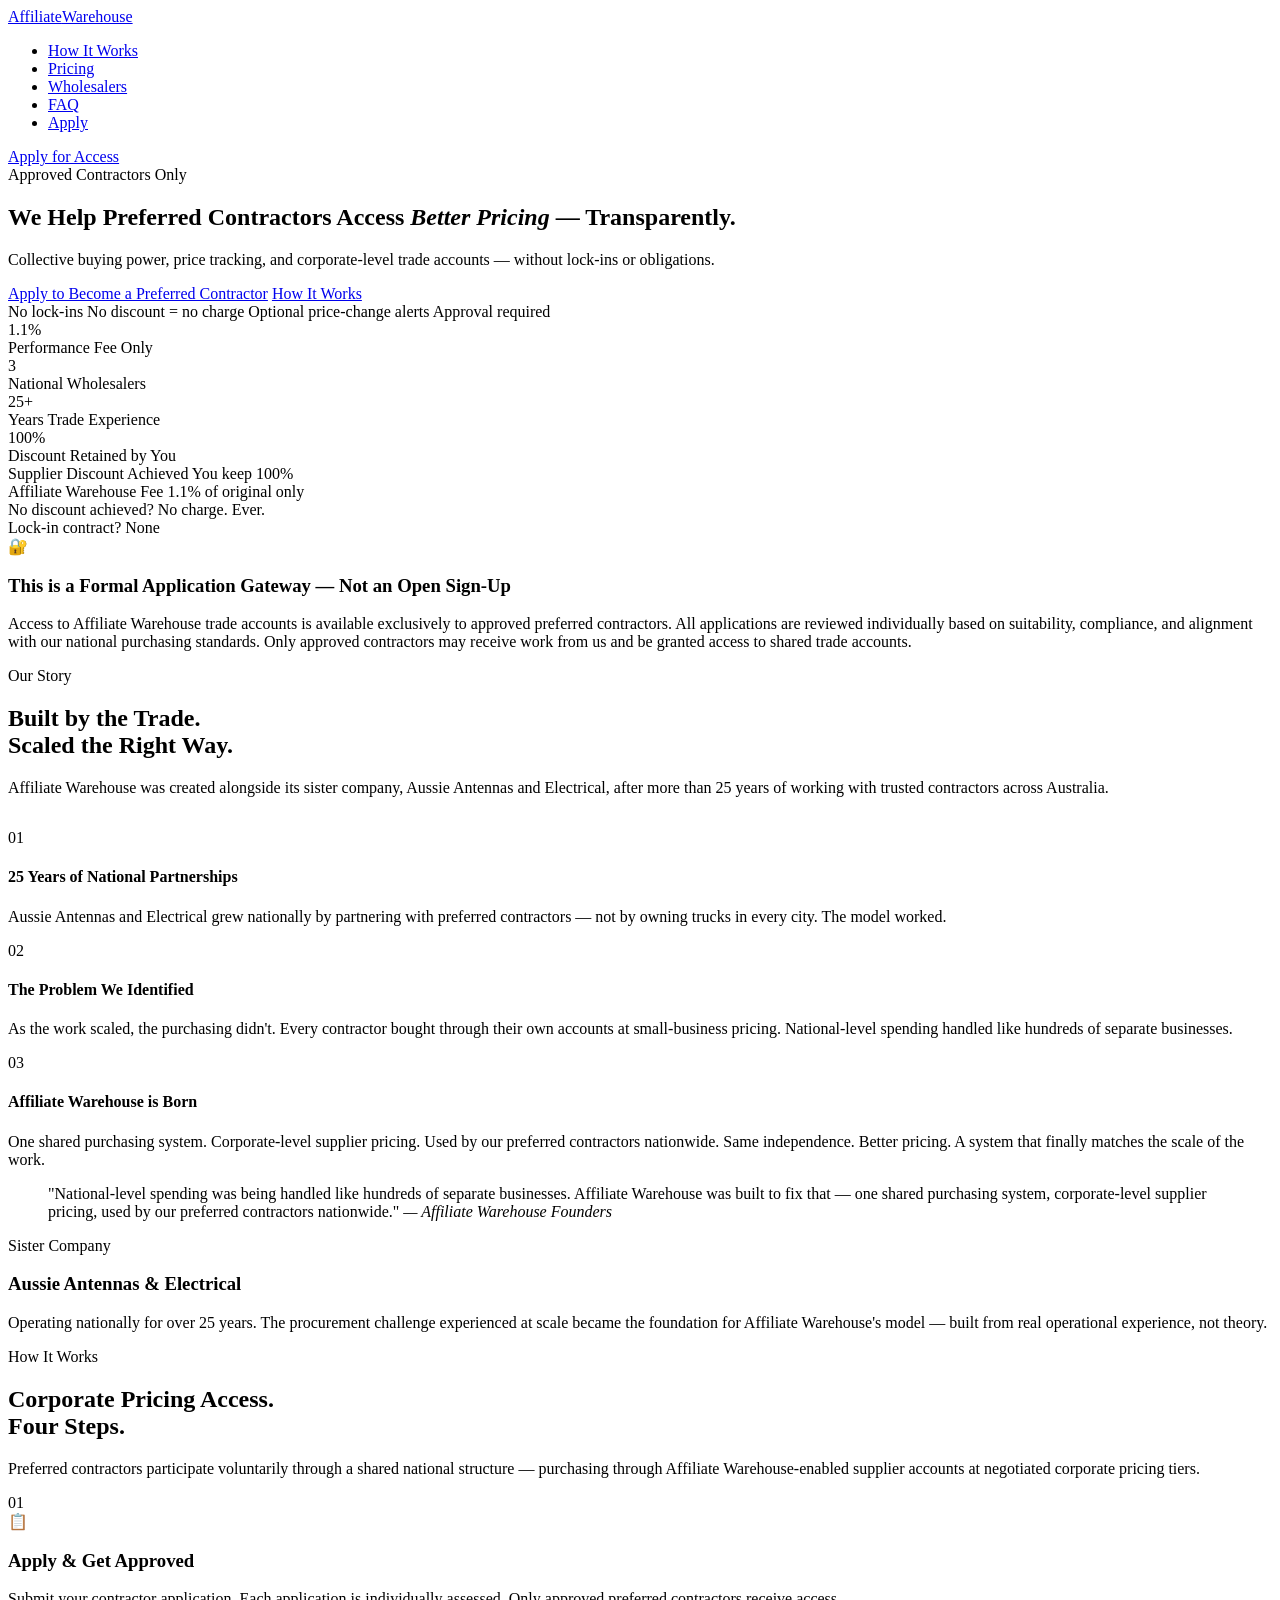
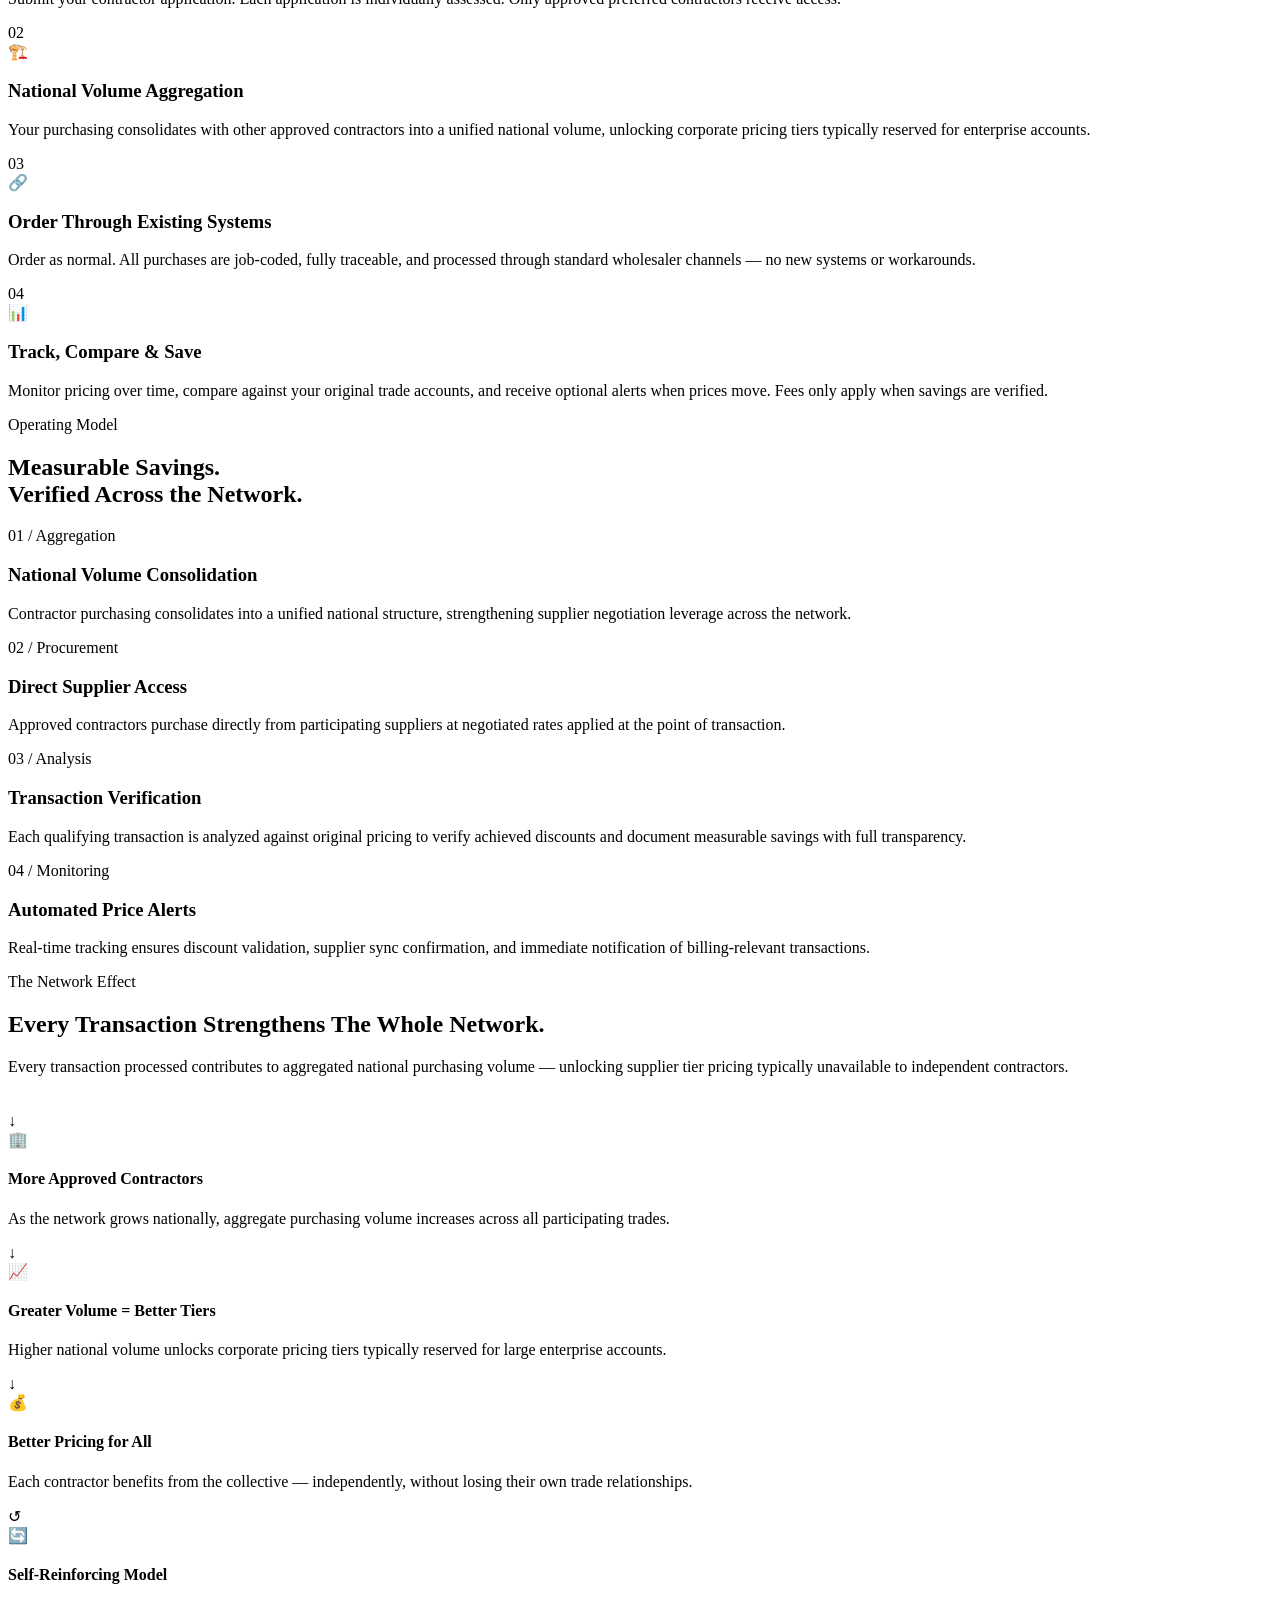
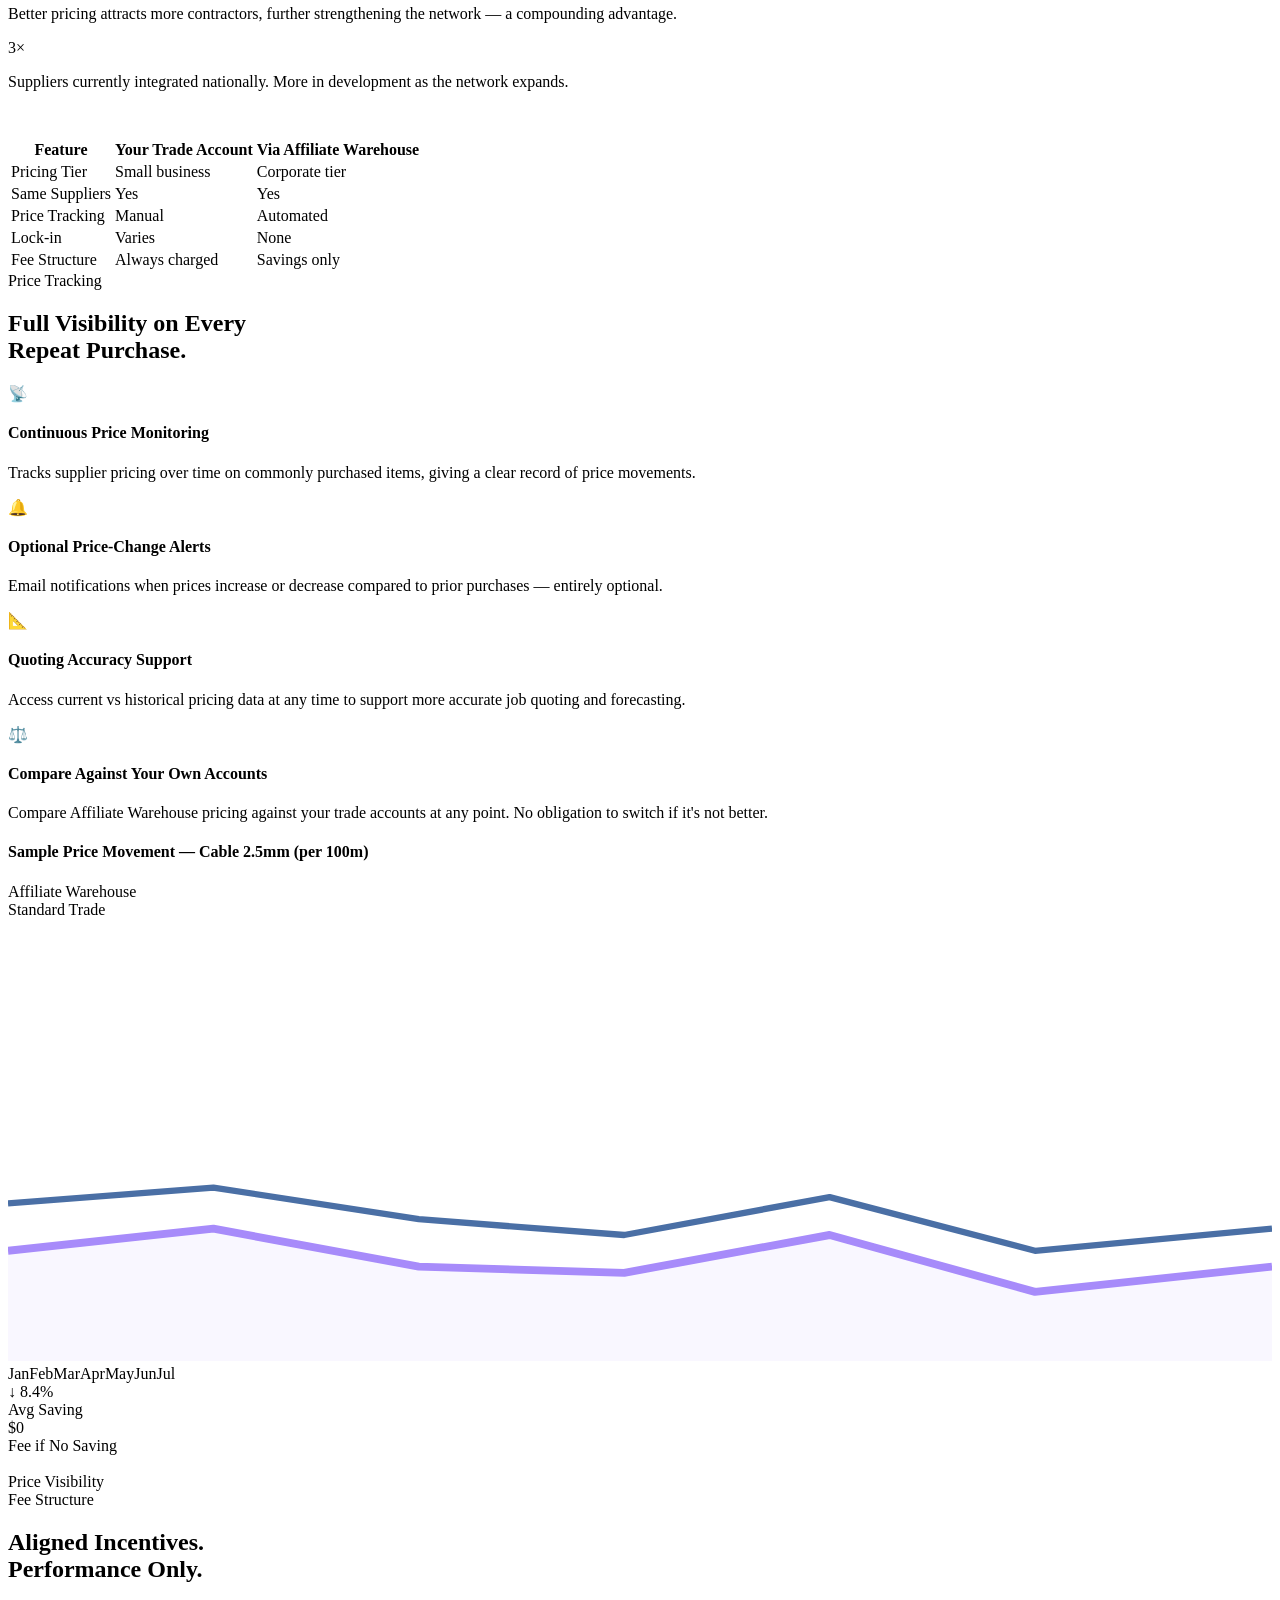
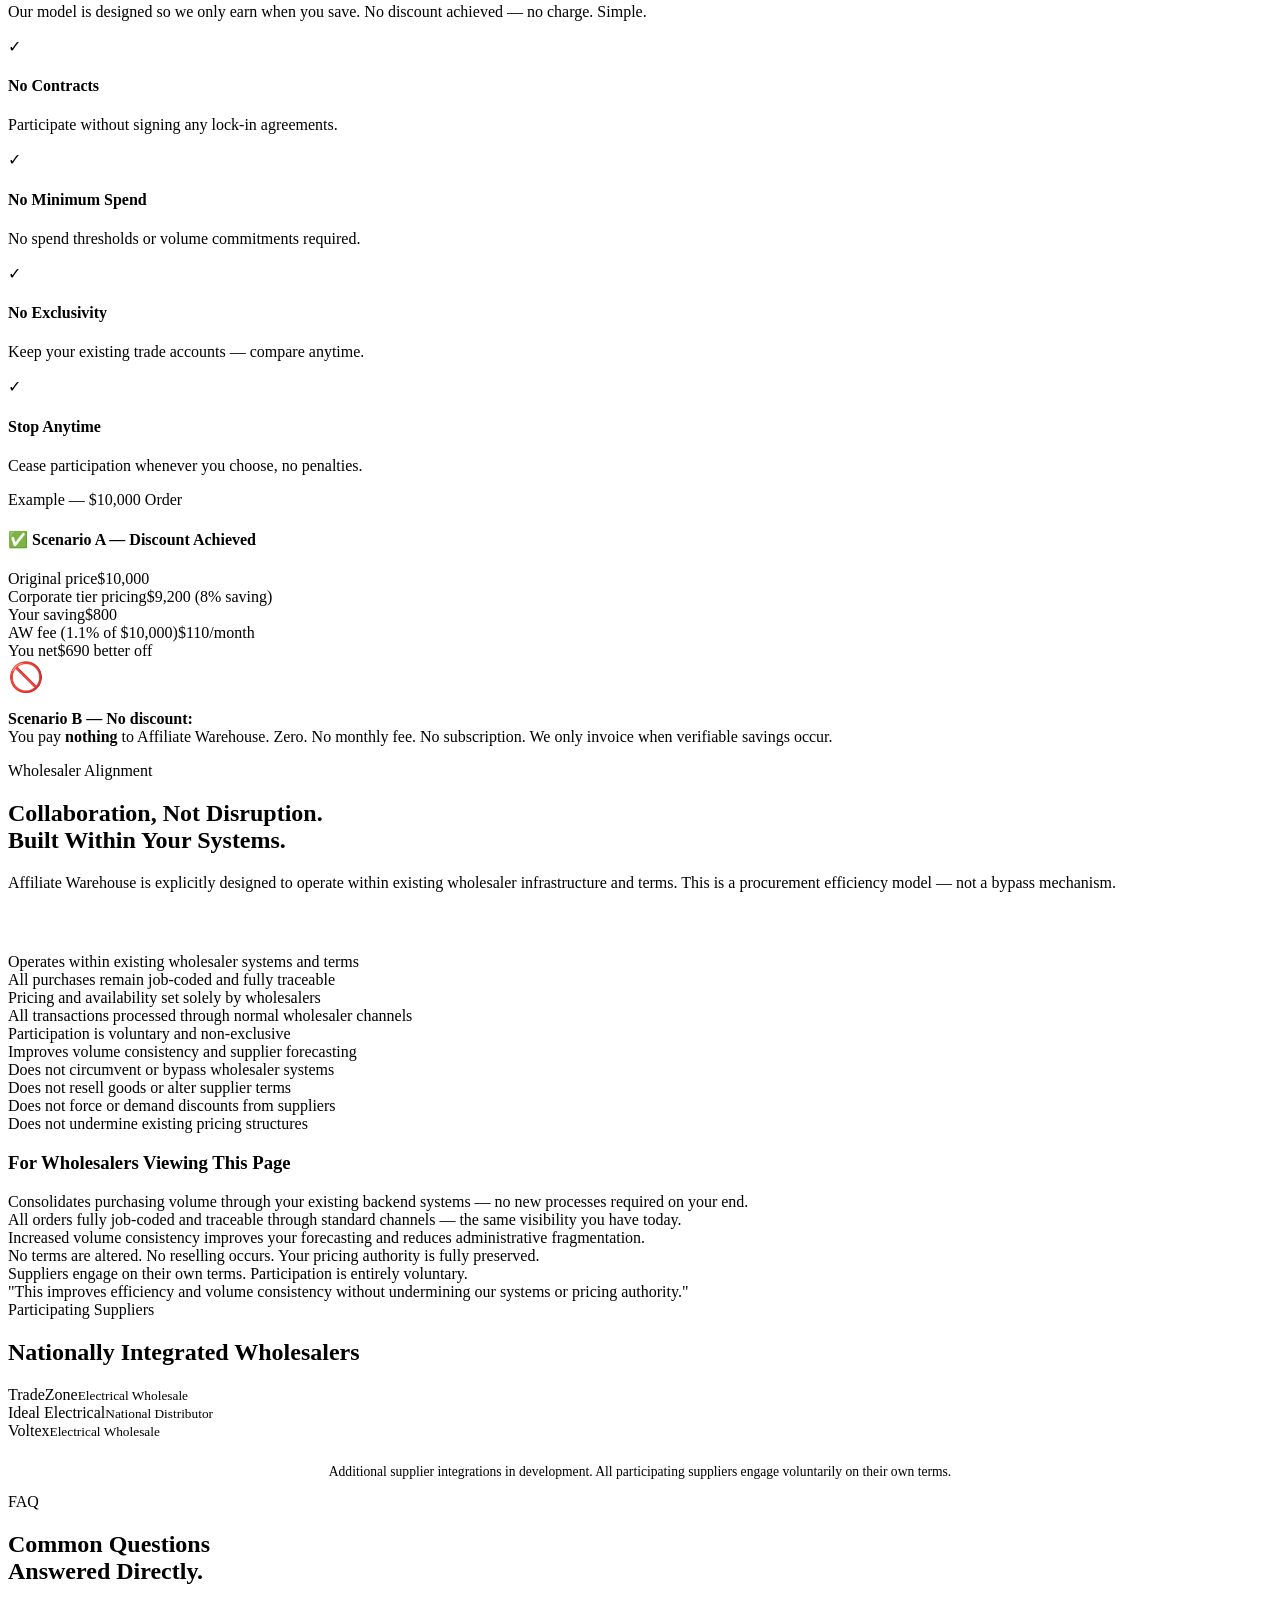
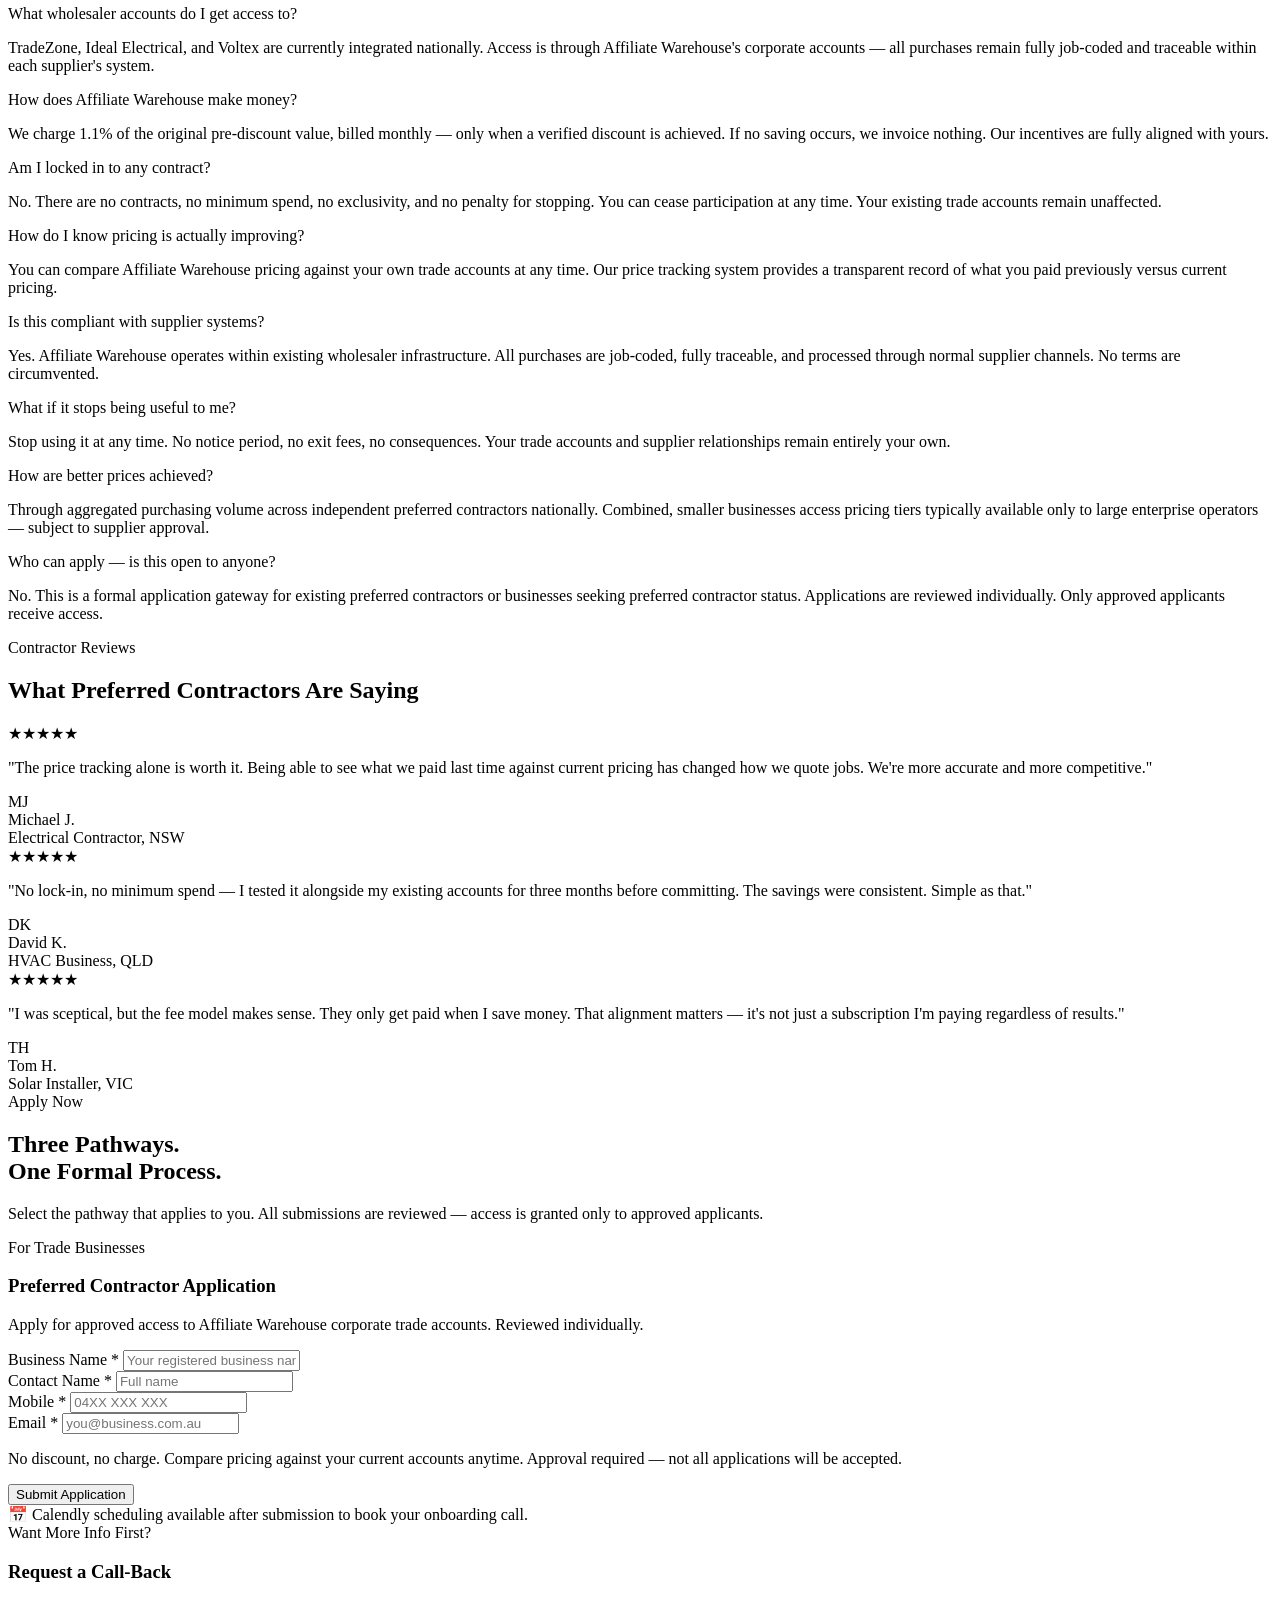
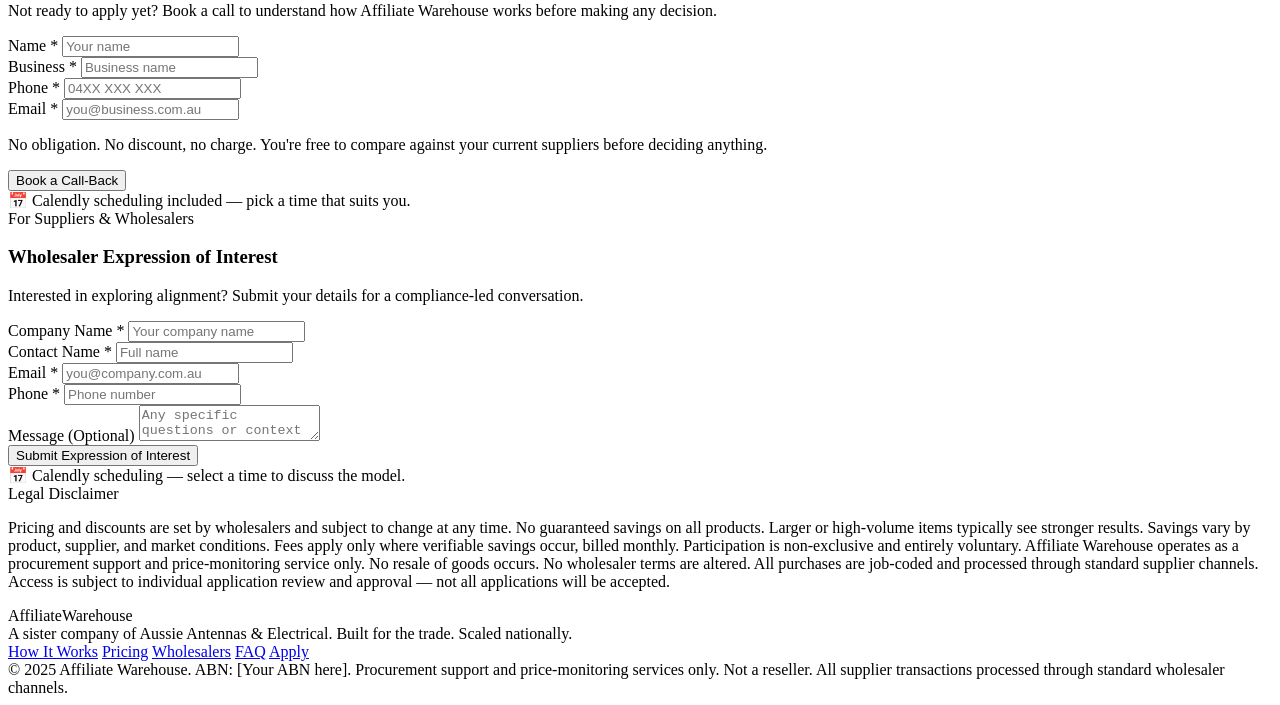
==== index.html @ 9a137ecd "Add files via upload" ====
<!DOCTYPE html>
<html lang="en">
<head>
  <meta charset="UTF-8">
  <meta name="viewport" content="width=device-width, initial-scale=1.0">
  <title>Affiliate Warehouse — Corporate Pricing for Preferred Contractors</title>

  <!-- Fonts -->
  <link rel="preconnect" href="https://fonts.googleapis.com">
  <link rel="preconnect" href="https://fonts.gstatic.com" crossorigin>
  <link href="https://fonts.googleapis.com/css2?family=Barlow+Condensed:wght@600;700;800&family=DM+Sans:wght@300;400;500&display=swap" rel="stylesheet">

  <!-- Stylesheet -->
  <link rel="stylesheet" href="css/style.css">
</head>
<body>

<!-- ════════════════════════════════════════
     NAVIGATION
════════════════════════════════════════ -->
<nav>
  <div class="nav-inner">
    <a href="#" class="logo">Affiliate<span>Warehouse</span></a>
    <ul class="nav-links">
      <li><a href="#how">How It Works</a></li>
      <li><a href="#fees">Pricing</a></li>
      <li><a href="#wholesaler">Wholesalers</a></li>
      <li><a href="#faq">FAQ</a></li>
      <li><a href="#apply">Apply</a></li>
    </ul>
    <a href="#apply" class="nav-cta">Apply for Access</a>
  </div>
</nav>


<!-- ════════════════════════════════════════
     HERO
════════════════════════════════════════ -->
<section id="hero">
  <div class="hero-bg"></div>
  <div class="hero-grid"></div>
  <div class="container">
    <div class="hero-inner">

      <!-- Left -->
      <div class="hero-left">
        <div class="hero-badge fade-up delay-1">Approved Contractors Only</div>
        <h1 class="fade-up delay-1">
          We Help Preferred Contractors Access
          <em>Better Pricing</em> — Transparently.
        </h1>
        <p class="hero-sub fade-up delay-2">
          Collective buying power, price tracking, and corporate-level trade accounts — without lock-ins or obligations.
        </p>
        <div class="hero-ctas fade-up delay-3">
          <a href="#apply" class="btn-primary">Apply to Become a Preferred Contractor</a>
          <a href="#how"   class="btn-secondary">How It Works</a>
        </div>
        <div class="hero-trust fade-up delay-4">
          <span class="trust-pill">No lock-ins</span>
          <span class="trust-pill">No discount = no charge</span>
          <span class="trust-pill">Optional price-change alerts</span>
          <span class="trust-pill">Approval required</span>
        </div>
      </div>

      <!-- Right — Stats Card -->
      <div class="hero-right fade-up delay-2">
        <div class="hero-card">
          <div class="stat-row">
            <div>
              <div class="stat-num count-up" data-target="1.1" data-suffix="%">1.1%</div>
              <div class="stat-label">Performance Fee Only</div>
            </div>
            <div>
              <div class="stat-num count-up" data-target="3">3</div>
              <div class="stat-label">National Wholesalers</div>
            </div>
            <div>
              <div class="stat-num">25+</div>
              <div class="stat-label">Years Trade Experience</div>
            </div>
            <div>
              <div class="stat-num">100%</div>
              <div class="stat-label">Discount Retained by You</div>
            </div>
          </div>
          <div class="fee-model">
            <div class="fee-row">
              <span class="fee-label">Supplier Discount Achieved</span>
              <span class="fee-value green">You keep 100%</span>
            </div>
            <div class="fee-row">
              <span class="fee-label">Affiliate Warehouse Fee</span>
              <span class="fee-value violet">1.1% of original only</span>
            </div>
            <div class="fee-row">
              <span class="fee-label">No discount achieved?</span>
              <span class="fee-value">No charge. Ever.</span>
            </div>
            <div class="fee-row">
              <span class="fee-label">Lock-in contract?</span>
              <span class="fee-value green">None</span>
            </div>
          </div>
        </div>
      </div>

    </div>
  </div>
</section>


<!-- ════════════════════════════════════════
     GATEWAY BANNER
════════════════════════════════════════ -->
<section id="gateway" class="section-sm">
  <div class="container">
    <div class="gateway-banner animate">
      <div class="gateway-icon">🔐</div>
      <div class="gateway-text">
        <h3>This is a Formal Application Gateway — Not an Open Sign-Up</h3>
        <p>Access to Affiliate Warehouse trade accounts is available exclusively to approved preferred contractors. All applications are reviewed individually based on suitability, compliance, and alignment with our national purchasing standards. Only approved contractors may receive work from us and be granted access to shared trade accounts.</p>
      </div>
    </div>
  </div>
</section>


<!-- ════════════════════════════════════════
     OUR STORY
════════════════════════════════════════ -->
<section id="story" class="section">
  <div class="container">
    <div class="story-grid">

      <!-- Left -->
      <div>
        <div class="section-label animate">Our Story</div>
        <h2 class="animate">Built by the Trade.<br><span class="accent">Scaled the Right Way.</span></h2>
        <p class="animate" style="margin-top:16px;margin-bottom:32px;">
          Affiliate Warehouse was created alongside its sister company, Aussie Antennas and Electrical, after more than 25 years of working with trusted contractors across Australia.
        </p>

        <div class="timeline-item animate">
          <div class="timeline-dot">01</div>
          <div class="timeline-content">
            <h4>25 Years of National Partnerships</h4>
            <p>Aussie Antennas and Electrical grew nationally by partnering with preferred contractors — not by owning trucks in every city. The model worked.</p>
          </div>
        </div>
        <div class="timeline-item animate">
          <div class="timeline-dot">02</div>
          <div class="timeline-content">
            <h4>The Problem We Identified</h4>
            <p>As the work scaled, the purchasing didn't. Every contractor bought through their own accounts at small-business pricing. National-level spending handled like hundreds of separate businesses.</p>
          </div>
        </div>
        <div class="timeline-item animate">
          <div class="timeline-dot">03</div>
          <div class="timeline-content">
            <h4>Affiliate Warehouse is Born</h4>
            <p>One shared purchasing system. Corporate-level supplier pricing. Used by our preferred contractors nationwide. Same independence. Better pricing. A system that finally matches the scale of the work.</p>
          </div>
        </div>
      </div>

      <!-- Right -->
      <div>
        <blockquote class="story-quote animate">
          "National-level spending was being handled like hundreds of separate businesses. Affiliate Warehouse was built to fix that — one shared purchasing system, corporate-level supplier pricing, used by our preferred contractors nationwide."
          <cite>— Affiliate Warehouse Founders</cite>
        </blockquote>
        <div class="sister-card animate">
          <div class="section-label">Sister Company</div>
          <h3>Aussie Antennas &amp; Electrical</h3>
          <p>Operating nationally for over 25 years. The procurement challenge experienced at scale became the foundation for Affiliate Warehouse's model — built from real operational experience, not theory.</p>
        </div>
      </div>

    </div>
  </div>
</section>


<!-- ════════════════════════════════════════
     HOW IT WORKS
════════════════════════════════════════ -->
<section id="how" class="section">
  <div class="container">
    <div class="section-header animate">
      <div class="section-label">How It Works</div>
      <h2>Corporate Pricing Access.<br><span class="accent">Four Steps.</span></h2>
      <p>Preferred contractors participate voluntarily through a shared national structure — purchasing through Affiliate Warehouse-enabled supplier accounts at negotiated corporate pricing tiers.</p>
    </div>
    <div class="steps-grid animate-stagger">
      <div class="step">
        <div class="step-num">01</div>
        <div class="step-icon">📋</div>
        <h3>Apply &amp; Get Approved</h3>
        <p>Submit your contractor application. Each application is individually assessed. Only approved preferred contractors receive access.</p>
      </div>
      <div class="step">
        <div class="step-num">02</div>
        <div class="step-icon">🏗️</div>
        <h3>National Volume Aggregation</h3>
        <p>Your purchasing consolidates with other approved contractors into a unified national volume, unlocking corporate pricing tiers typically reserved for enterprise accounts.</p>
      </div>
      <div class="step">
        <div class="step-num">03</div>
        <div class="step-icon">🔗</div>
        <h3>Order Through Existing Systems</h3>
        <p>Order as normal. All purchases are job-coded, fully traceable, and processed through standard wholesaler channels — no new systems or workarounds.</p>
      </div>
      <div class="step">
        <div class="step-num">04</div>
        <div class="step-icon">📊</div>
        <h3>Track, Compare &amp; Save</h3>
        <p>Monitor pricing over time, compare against your original trade accounts, and receive optional alerts when prices move. Fees only apply when savings are verified.</p>
      </div>
    </div>
  </div>
</section>


<!-- ════════════════════════════════════════
     PERFORMANCE METRICS
════════════════════════════════════════ -->
<section id="metrics" class="section">
  <div class="container">
    <div class="section-header animate">
      <div class="section-label">Operating Model</div>
      <h2>Measurable Savings.<br><span class="accent">Verified Across the Network.</span></h2>
    </div>
    <div class="metrics-grid animate-stagger">
      <div class="metric-card">
        <div class="metric-tag">01 / Aggregation</div>
        <h3>National Volume Consolidation</h3>
        <p>Contractor purchasing consolidates into a unified national structure, strengthening supplier negotiation leverage across the network.</p>
      </div>
      <div class="metric-card">
        <div class="metric-tag">02 / Procurement</div>
        <h3>Direct Supplier Access</h3>
        <p>Approved contractors purchase directly from participating suppliers at negotiated rates applied at the point of transaction.</p>
      </div>
      <div class="metric-card">
        <div class="metric-tag">03 / Analysis</div>
        <h3>Transaction Verification</h3>
        <p>Each qualifying transaction is analyzed against original pricing to verify achieved discounts and document measurable savings with full transparency.</p>
      </div>
      <div class="metric-card">
        <div class="metric-tag">04 / Monitoring</div>
        <h3>Automated Price Alerts</h3>
        <p>Real-time tracking ensures discount validation, supplier sync confirmation, and immediate notification of billing-relevant transactions.</p>
      </div>
    </div>
  </div>
</section>


<!-- ════════════════════════════════════════
     NETWORK EFFECT
════════════════════════════════════════ -->
<section id="network" class="section">
  <div class="container">
    <div class="network-inner">

      <!-- Left -->
      <div>
        <div class="section-label animate">The Network Effect</div>
        <h2 class="animate">Every Transaction Strengthens <span class="accent">The Whole Network.</span></h2>
        <p class="animate" style="margin-top:16px;margin-bottom:36px;">Every transaction processed contributes to aggregated national purchasing volume — unlocking supplier tier pricing typically unavailable to independent contractors.</p>
        <div class="flywheel animate-stagger">
          <div class="fw-item">
            <div class="fw-dot">↓</div>
            <div class="fw-icon">🏢</div>
            <div class="fw-text">
              <h4>More Approved Contractors</h4>
              <p>As the network grows nationally, aggregate purchasing volume increases across all participating trades.</p>
            </div>
          </div>
          <div class="fw-item">
            <div class="fw-dot">↓</div>
            <div class="fw-icon">📈</div>
            <div class="fw-text">
              <h4>Greater Volume = Better Tiers</h4>
              <p>Higher national volume unlocks corporate pricing tiers typically reserved for large enterprise accounts.</p>
            </div>
          </div>
          <div class="fw-item">
            <div class="fw-dot">↓</div>
            <div class="fw-icon">💰</div>
            <div class="fw-text">
              <h4>Better Pricing for All</h4>
              <p>Each contractor benefits from the collective — independently, without losing their own trade relationships.</p>
            </div>
          </div>
          <div class="fw-item">
            <div class="fw-dot">↺</div>
            <div class="fw-icon">🔄</div>
            <div class="fw-text">
              <h4>Self-Reinforcing Model</h4>
              <p>Better pricing attracts more contractors, further strengthening the network — a compounding advantage.</p>
            </div>
          </div>
        </div>
      </div>

      <!-- Right -->
      <div class="animate">
        <div class="network-card">
          <div class="big-num">3×</div>
          <p style="margin-bottom:24px;">Suppliers currently integrated nationally. More in development as the network expands.</p>
          <h4 style="font-family:'Barlow Condensed',sans-serif;color:#fff;margin-bottom:4px;font-size:1rem;">Side-by-Side Comparison</h4>
          <table class="vs-table">
            <thead>
              <tr><th>Feature</th><th>Your Trade Account</th><th>Via Affiliate Warehouse</th></tr>
            </thead>
            <tbody>
              <tr><td>Pricing Tier</td><td class="muted">Small business</td><td class="good">Corporate tier</td></tr>
              <tr><td>Same Suppliers</td><td class="good">Yes</td><td class="good">Yes</td></tr>
              <tr><td>Price Tracking</td><td class="muted">Manual</td><td class="good">Automated</td></tr>
              <tr><td>Lock-in</td><td class="muted">Varies</td><td class="good">None</td></tr>
              <tr><td>Fee Structure</td><td class="muted">Always charged</td><td class="good">Savings only</td></tr>
            </tbody>
          </table>
        </div>
      </div>

    </div>
  </div>
</section>


<!-- ════════════════════════════════════════
     PRICE TRACKING
════════════════════════════════════════ -->
<section id="tracking" class="section">
  <div class="container">
    <div class="section-header animate">
      <div class="section-label">Price Tracking</div>
      <h2>Full Visibility on Every<br><span class="accent">Repeat Purchase.</span></h2>
    </div>
    <div class="tracking-grid">
      <div class="track-features animate-stagger">
        <div class="track-feature">
          <div class="track-icon">📡</div>
          <div>
            <h4>Continuous Price Monitoring</h4>
            <p>Tracks supplier pricing over time on commonly purchased items, giving a clear record of price movements.</p>
          </div>
        </div>
        <div class="track-feature">
          <div class="track-icon">🔔</div>
          <div>
            <h4>Optional Price-Change Alerts</h4>
            <p>Email notifications when prices increase or decrease compared to prior purchases — entirely optional.</p>
          </div>
        </div>
        <div class="track-feature">
          <div class="track-icon">📐</div>
          <div>
            <h4>Quoting Accuracy Support</h4>
            <p>Access current vs historical pricing data at any time to support more accurate job quoting and forecasting.</p>
          </div>
        </div>
        <div class="track-feature">
          <div class="track-icon">⚖️</div>
          <div>
            <h4>Compare Against Your Own Accounts</h4>
            <p>Compare Affiliate Warehouse pricing against your trade accounts at any point. No obligation to switch if it's not better.</p>
          </div>
        </div>
      </div>
      <div class="animate">
        <div class="chart-card">
          <div class="chart-header">
            <h4>Sample Price Movement — Cable 2.5mm (per 100m)</h4>
            <div class="chart-legend">
              <div class="legend-item"><div class="legend-dot" style="background:#A78BFA"></div>Affiliate Warehouse</div>
              <div class="legend-item"><div class="legend-dot" style="background:#4A6FA5"></div>Standard Trade</div>
            </div>
          </div>
          <div class="chart-area">
            <svg viewBox="0 0 400 140" preserveAspectRatio="none">
              <line x1="0" y1="35"  x2="400" y2="35"  stroke="rgba(255,255,255,0.05)" stroke-width="1"/>
              <line x1="0" y1="70"  x2="400" y2="70"  stroke="rgba(255,255,255,0.05)" stroke-width="1"/>
              <line x1="0" y1="105" x2="400" y2="105" stroke="rgba(255,255,255,0.05)" stroke-width="1"/>
              <polyline points="0,90 65,85 130,95 195,100 260,88 325,105 400,98"
                fill="none" stroke="#4A6FA5" stroke-width="2" stroke-linejoin="round"/>
              <polyline points="0,105 65,98 130,110 195,112 260,100 325,118 400,110"
                fill="none" stroke="#A78BFA" stroke-width="2.5" stroke-linejoin="round"/>
              <polygon points="0,105 65,98 130,110 195,112 260,100 325,118 400,110 400,140 0,140"
                fill="rgba(167,139,250,0.07)"/>
            </svg>
          </div>
          <div class="chart-labels">
            <span>Jan</span><span>Feb</span><span>Mar</span><span>Apr</span><span>May</span><span>Jun</span><span>Jul</span>
          </div>
          <div class="savings-row">
            <div class="savings-pill">
              <div class="num green">↓ 8.4%</div>
              <div class="lbl">Avg Saving</div>
            </div>
            <div class="savings-pill">
              <div class="num" style="color:var(--accent2);">$0</div>
              <div class="lbl">Fee if No Saving</div>
            </div>
            <div class="savings-pill">
              <div class="num" style="color:#fff;">24/7</div>
              <div class="lbl">Price Visibility</div>
            </div>
          </div>
        </div>
      </div>
    </div>
  </div>
</section>


<!-- ════════════════════════════════════════
     FEES & LOCK-INS
════════════════════════════════════════ -->
<section id="fees" class="section">
  <div class="container">
    <div class="fees-grid">

      <!-- Left -->
      <div>
        <div class="section-label animate">Fee Structure</div>
        <h2 class="animate">Aligned Incentives.<br><span class="accent">Performance Only.</span></h2>
        <p class="animate" style="margin-top:16px;">Our model is designed so we only earn when you save. No discount achieved — no charge. Simple.</p>
        <div class="lock-ins animate-stagger">
          <div class="lock-item">
            <div class="lock-check">✓</div>
            <div><h4>No Contracts</h4><p>Participate without signing any lock-in agreements.</p></div>
          </div>
          <div class="lock-item">
            <div class="lock-check">✓</div>
            <div><h4>No Minimum Spend</h4><p>No spend thresholds or volume commitments required.</p></div>
          </div>
          <div class="lock-item">
            <div class="lock-check">✓</div>
            <div><h4>No Exclusivity</h4><p>Keep your existing trade accounts — compare anytime.</p></div>
          </div>
          <div class="lock-item">
            <div class="lock-check">✓</div>
            <div><h4>Stop Anytime</h4><p>Cease participation whenever you choose, no penalties.</p></div>
          </div>
        </div>
      </div>

      <!-- Right -->
      <div class="animate">
        <div class="fee-breakdown">
          <div class="fee-header">Example — $10,000 Order</div>
          <div class="fee-scenario">
            <h4>✅ Scenario A — Discount Achieved</h4>
            <div class="fee-line"><span class="label">Original price</span><span class="value">$10,000</span></div>
            <div class="fee-line"><span class="label">Corporate tier pricing</span><span class="value green">$9,200 (8% saving)</span></div>
            <div class="fee-line"><span class="label">Your saving</span><span class="value green">$800</span></div>
            <div class="fee-line"><span class="label">AW fee (1.1% of $10,000)</span><span class="value violet">$110/month</span></div>
            <div class="fee-line"><span class="label">You net</span><span class="value green">$690 better off</span></div>
          </div>
          <div class="no-discount">
            <div style="font-size:1.8rem;">🚫</div>
            <p><strong>Scenario B — No discount:</strong><br>
            You pay <strong>nothing</strong> to Affiliate Warehouse. Zero. No monthly fee. No subscription. We only invoice when verifiable savings occur.</p>
          </div>
        </div>
      </div>

    </div>
  </div>
</section>


<!-- ════════════════════════════════════════
     WHOLESALER ALIGNMENT
════════════════════════════════════════ -->
<section id="wholesaler" class="section">
  <div class="container">
    <div class="section-header animate">
      <div class="section-label">Wholesaler Alignment</div>
      <h2>Collaboration, Not Disruption.<br><span class="accent">Built Within Your Systems.</span></h2>
      <p>Affiliate Warehouse is explicitly designed to operate within existing wholesaler infrastructure and terms. This is a procurement efficiency model — not a bypass mechanism.</p>
    </div>
    <div class="wholesaler-grid">
      <div>
        <h3 style="color:#fff;margin-bottom:20px;font-size:1.2rem;" class="animate">What Affiliate Warehouse Does &amp; Doesn't Do</h3>
        <div class="animate-stagger">
          <div class="do-item">Operates within existing wholesaler systems and terms</div>
          <div class="do-item">All purchases remain job-coded and fully traceable</div>
          <div class="do-item">Pricing and availability set solely by wholesalers</div>
          <div class="do-item">All transactions processed through normal wholesaler channels</div>
          <div class="do-item">Participation is voluntary and non-exclusive</div>
          <div class="do-item">Improves volume consistency and supplier forecasting</div>
          <div class="dont-item">Does not circumvent or bypass wholesaler systems</div>
          <div class="dont-item">Does not resell goods or alter supplier terms</div>
          <div class="dont-item">Does not force or demand discounts from suppliers</div>
          <div class="dont-item">Does not undermine existing pricing structures</div>
        </div>
      </div>
      <div class="animate">
        <div class="compliance-card">
          <h3>For Wholesalers Viewing This Page</h3>
          <div class="compliance-point">Consolidates purchasing volume through your existing backend systems — no new processes required on your end.</div>
          <div class="compliance-point">All orders fully job-coded and traceable through standard channels — the same visibility you have today.</div>
          <div class="compliance-point">Increased volume consistency improves your forecasting and reduces administrative fragmentation.</div>
          <div class="compliance-point">No terms are altered. No reselling occurs. Your pricing authority is fully preserved.</div>
          <div class="compliance-point">Suppliers engage on their own terms. Participation is entirely voluntary.</div>
        </div>
        <div class="wholesaler-quote">
          "This improves efficiency and volume consistency without undermining our systems or pricing authority."
        </div>
      </div>
    </div>
  </div>
</section>


<!-- ════════════════════════════════════════
     SUPPLIERS
════════════════════════════════════════ -->
<section id="suppliers" class="section-sm">
  <div class="container">
    <div class="section-header center animate">
      <div class="section-label center">Participating Suppliers</div>
      <h2>Nationally Integrated <span class="accent">Wholesalers</span></h2>
    </div>
    <div class="suppliers-row animate-stagger">
      <div class="supplier-card">TradeZone<small>Electrical Wholesale</small></div>
      <div class="supplier-card">Ideal Electrical<small>National Distributor</small></div>
      <div class="supplier-card">Voltex<small>Electrical Wholesale</small></div>
    </div>
    <p style="text-align:center;margin-top:24px;font-size:0.85rem;color:var(--text3);" class="animate">
      Additional supplier integrations in development. All participating suppliers engage voluntarily on their own terms.
    </p>
  </div>
</section>


<!-- ════════════════════════════════════════
     FAQ
════════════════════════════════════════ -->
<section id="faq" class="section">
  <div class="container">
    <div class="section-header animate">
      <div class="section-label">FAQ</div>
      <h2>Common Questions<br><span class="accent">Answered Directly.</span></h2>
    </div>
    <div class="faq-grid animate-stagger">
      <div class="faq-item">
        <div class="faq-q">What wholesaler accounts do I get access to?</div>
        <p class="faq-a">TradeZone, Ideal Electrical, and Voltex are currently integrated nationally. Access is through Affiliate Warehouse's corporate accounts — all purchases remain fully job-coded and traceable within each supplier's system.</p>
      </div>
      <div class="faq-item">
        <div class="faq-q">How does Affiliate Warehouse make money?</div>
        <p class="faq-a">We charge 1.1% of the original pre-discount value, billed monthly — only when a verified discount is achieved. If no saving occurs, we invoice nothing. Our incentives are fully aligned with yours.</p>
      </div>
      <div class="faq-item">
        <div class="faq-q">Am I locked in to any contract?</div>
        <p class="faq-a">No. There are no contracts, no minimum spend, no exclusivity, and no penalty for stopping. You can cease participation at any time. Your existing trade accounts remain unaffected.</p>
      </div>
      <div class="faq-item">
        <div class="faq-q">How do I know pricing is actually improving?</div>
        <p class="faq-a">You can compare Affiliate Warehouse pricing against your own trade accounts at any time. Our price tracking system provides a transparent record of what you paid previously versus current pricing.</p>
      </div>
      <div class="faq-item">
        <div class="faq-q">Is this compliant with supplier systems?</div>
        <p class="faq-a">Yes. Affiliate Warehouse operates within existing wholesaler infrastructure. All purchases are job-coded, fully traceable, and processed through normal supplier channels. No terms are circumvented.</p>
      </div>
      <div class="faq-item">
        <div class="faq-q">What if it stops being useful to me?</div>
        <p class="faq-a">Stop using it at any time. No notice period, no exit fees, no consequences. Your trade accounts and supplier relationships remain entirely your own.</p>
      </div>
      <div class="faq-item">
        <div class="faq-q">How are better prices achieved?</div>
        <p class="faq-a">Through aggregated purchasing volume across independent preferred contractors nationally. Combined, smaller businesses access pricing tiers typically available only to large enterprise operators — subject to supplier approval.</p>
      </div>
      <div class="faq-item">
        <div class="faq-q">Who can apply — is this open to anyone?</div>
        <p class="faq-a">No. This is a formal application gateway for existing preferred contractors or businesses seeking preferred contractor status. Applications are reviewed individually. Only approved applicants receive access.</p>
      </div>
    </div>
  </div>
</section>


<!-- ════════════════════════════════════════
     REVIEWS
════════════════════════════════════════ -->
<section id="reviews" class="section">
  <div class="container">
    <div class="section-header center animate">
      <div class="section-label center">Contractor Reviews</div>
      <h2>What Preferred Contractors <span class="accent">Are Saying</span></h2>
    </div>
    <div class="reviews-grid animate-stagger">
      <div class="review-card">
        <div class="stars">★★★★★</div>
        <p class="review-text">"The price tracking alone is worth it. Being able to see what we paid last time against current pricing has changed how we quote jobs. We're more accurate and more competitive."</p>
        <div class="review-author">
          <div class="avatar">MJ</div>
          <div>
            <div class="author-name">Michael J.</div>
            <div class="author-role">Electrical Contractor, NSW</div>
          </div>
        </div>
      </div>
      <div class="review-card">
        <div class="stars">★★★★★</div>
        <p class="review-text">"No lock-in, no minimum spend — I tested it alongside my existing accounts for three months before committing. The savings were consistent. Simple as that."</p>
        <div class="review-author">
          <div class="avatar">DK</div>
          <div>
            <div class="author-name">David K.</div>
            <div class="author-role">HVAC Business, QLD</div>
          </div>
        </div>
      </div>
      <div class="review-card">
        <div class="stars">★★★★★</div>
        <p class="review-text">"I was sceptical, but the fee model makes sense. They only get paid when I save money. That alignment matters — it's not just a subscription I'm paying regardless of results."</p>
        <div class="review-author">
          <div class="avatar">TH</div>
          <div>
            <div class="author-name">Tom H.</div>
            <div class="author-role">Solar Installer, VIC</div>
          </div>
        </div>
      </div>
    </div>
  </div>
</section>


<!-- ════════════════════════════════════════
     THREE FORMS
════════════════════════════════════════ -->
<section id="apply" class="section">
  <div class="container">
    <div class="section-header center animate">
      <div class="section-label center">Apply Now</div>
      <h2>Three Pathways.<br><span class="accent">One Formal Process.</span></h2>
      <p>Select the pathway that applies to you. All submissions are reviewed — access is granted only to approved applicants.</p>
    </div>
    <div class="forms-grid">

      <!-- Form 1: Preferred Contractor -->
      <div class="form-card f-primary animate">
        <div class="form-card-header">
          <div class="form-audience">For Trade Businesses</div>
          <h3>Preferred Contractor Application</h3>
          <p>Apply for approved access to Affiliate Warehouse corporate trade accounts. Reviewed individually.</p>
        </div>
        <div class="form-body">
          <form class="aw-form" data-success-msg="Thanks — your details have been received. We'll review your application and call you at your scheduled time to walk through the onboarding process.">
            <div class="form-group">
              <label>Business Name *</label>
              <input type="text" required placeholder="Your registered business name">
            </div>
            <div class="form-group">
              <label>Contact Name *</label>
              <input type="text" required placeholder="Full name">
            </div>
            <div class="form-group">
              <label>Mobile *</label>
              <input type="tel" required placeholder="04XX XXX XXX">
            </div>
            <div class="form-group">
              <label>Email *</label>
              <input type="email" required placeholder="you@business.com.au">
            </div>
            <p class="form-microcopy"><span>No discount, no charge.</span> Compare pricing against your current accounts anytime. Approval required — not all applications will be accepted.</p>
            <button type="submit" class="form-submit">Submit Application</button>
          </form>
          <div class="calendly-note">📅 <span>Calendly scheduling</span> available after submission to book your onboarding call.</div>
        </div>
      </div>

      <!-- Form 2: Call-Back -->
      <div class="form-card f-secondary animate">
        <div class="form-card-header">
          <div class="form-audience">Want More Info First?</div>
          <h3>Request a Call-Back</h3>
          <p>Not ready to apply yet? Book a call to understand how Affiliate Warehouse works before making any decision.</p>
        </div>
        <div class="form-body">
          <form class="aw-form" data-success-msg="Thanks for booking in. We'll review your details and give you a call at your selected time to walk you through how Affiliate Warehouse works.">
            <div class="form-group">
              <label>Name *</label>
              <input type="text" required placeholder="Your name">
            </div>
            <div class="form-group">
              <label>Business *</label>
              <input type="text" required placeholder="Business name">
            </div>
            <div class="form-group">
              <label>Phone *</label>
              <input type="tel" required placeholder="04XX XXX XXX">
            </div>
            <div class="form-group">
              <label>Email *</label>
              <input type="email" required placeholder="you@business.com.au">
            </div>
            <p class="form-microcopy">No obligation. <span>No discount, no charge.</span> You're free to compare against your current suppliers before deciding anything.</p>
            <button type="submit" class="form-submit">Book a Call-Back</button>
          </form>
          <div class="calendly-note">📅 <span>Calendly scheduling</span> included — pick a time that suits you.</div>
        </div>
      </div>

      <!-- Form 3: Wholesaler -->
      <div class="form-card f-tertiary animate">
        <div class="form-card-header">
          <div class="form-audience">For Suppliers &amp; Wholesalers</div>
          <h3>Wholesaler Expression of Interest</h3>
          <p>Interested in exploring alignment? Submit your details for a compliance-led conversation.</p>
        </div>
        <div class="form-body">
          <form class="aw-form" data-success-msg="Thanks — we've received your details. We'll review the information provided and call you at your scheduled time to discuss the Affiliate Warehouse model.">
            <div class="form-group">
              <label>Company Name *</label>
              <input type="text" required placeholder="Your company name">
            </div>
            <div class="form-group">
              <label>Contact Name *</label>
              <input type="text" required placeholder="Full name">
            </div>
            <div class="form-group">
              <label>Email *</label>
              <input type="email" required placeholder="you@company.com.au">
            </div>
            <div class="form-group">
              <label>Phone *</label>
              <input type="tel" required placeholder="Phone number">
            </div>
            <div class="form-group">
              <label>Message (Optional)</label>
              <textarea placeholder="Any specific questions or context before the call..."></textarea>
            </div>
            <button type="submit" class="form-submit">Submit Expression of Interest</button>
          </form>
          <div class="calendly-note">📅 <span>Calendly scheduling</span> — select a time to discuss the model.</div>
        </div>
      </div>

    </div>
  </div>
</section>


<!-- ════════════════════════════════════════
     DISCLAIMER
════════════════════════════════════════ -->
<section id="disclaimer" class="section-sm">
  <div class="container">
    <div class="disclaimer-box animate">
      <div class="disclaimer-title">Legal Disclaimer</div>
      <p>Pricing and discounts are set by wholesalers and subject to change at any time. No guaranteed savings on all products. Larger or high-volume items typically see stronger results. Savings vary by product, supplier, and market conditions. Fees apply only where verifiable savings occur, billed monthly. Participation is non-exclusive and entirely voluntary. Affiliate Warehouse operates as a procurement support and price-monitoring service only. No resale of goods occurs. No wholesaler terms are altered. All purchases are job-coded and processed through standard supplier channels. Access is subject to individual application review and approval — not all applications will be accepted.</p>
    </div>
  </div>
</section>


<!-- ════════════════════════════════════════
     FOOTER
════════════════════════════════════════ -->
<footer>
  <div class="container">
    <div class="footer-inner">
      <div>
        <div class="footer-logo">Affiliate<span>Warehouse</span></div>
        <div class="footer-copy">A sister company of Aussie Antennas &amp; Electrical. Built for the trade. Scaled nationally.</div>
      </div>
      <div class="footer-links">
        <a href="#how">How It Works</a>
        <a href="#fees">Pricing</a>
        <a href="#wholesaler">Wholesalers</a>
        <a href="#faq">FAQ</a>
        <a href="#apply">Apply</a>
      </div>
    </div>
    <div class="footer-bottom">
      © 2025 Affiliate Warehouse. ABN: [Your ABN here]. Procurement support and price-monitoring services only. Not a reseller. All supplier transactions processed through standard wholesaler channels.
    </div>
  </div>
</footer>


<!-- JavaScript -->
<script src="js/main.js"></script>

</body>
</html>
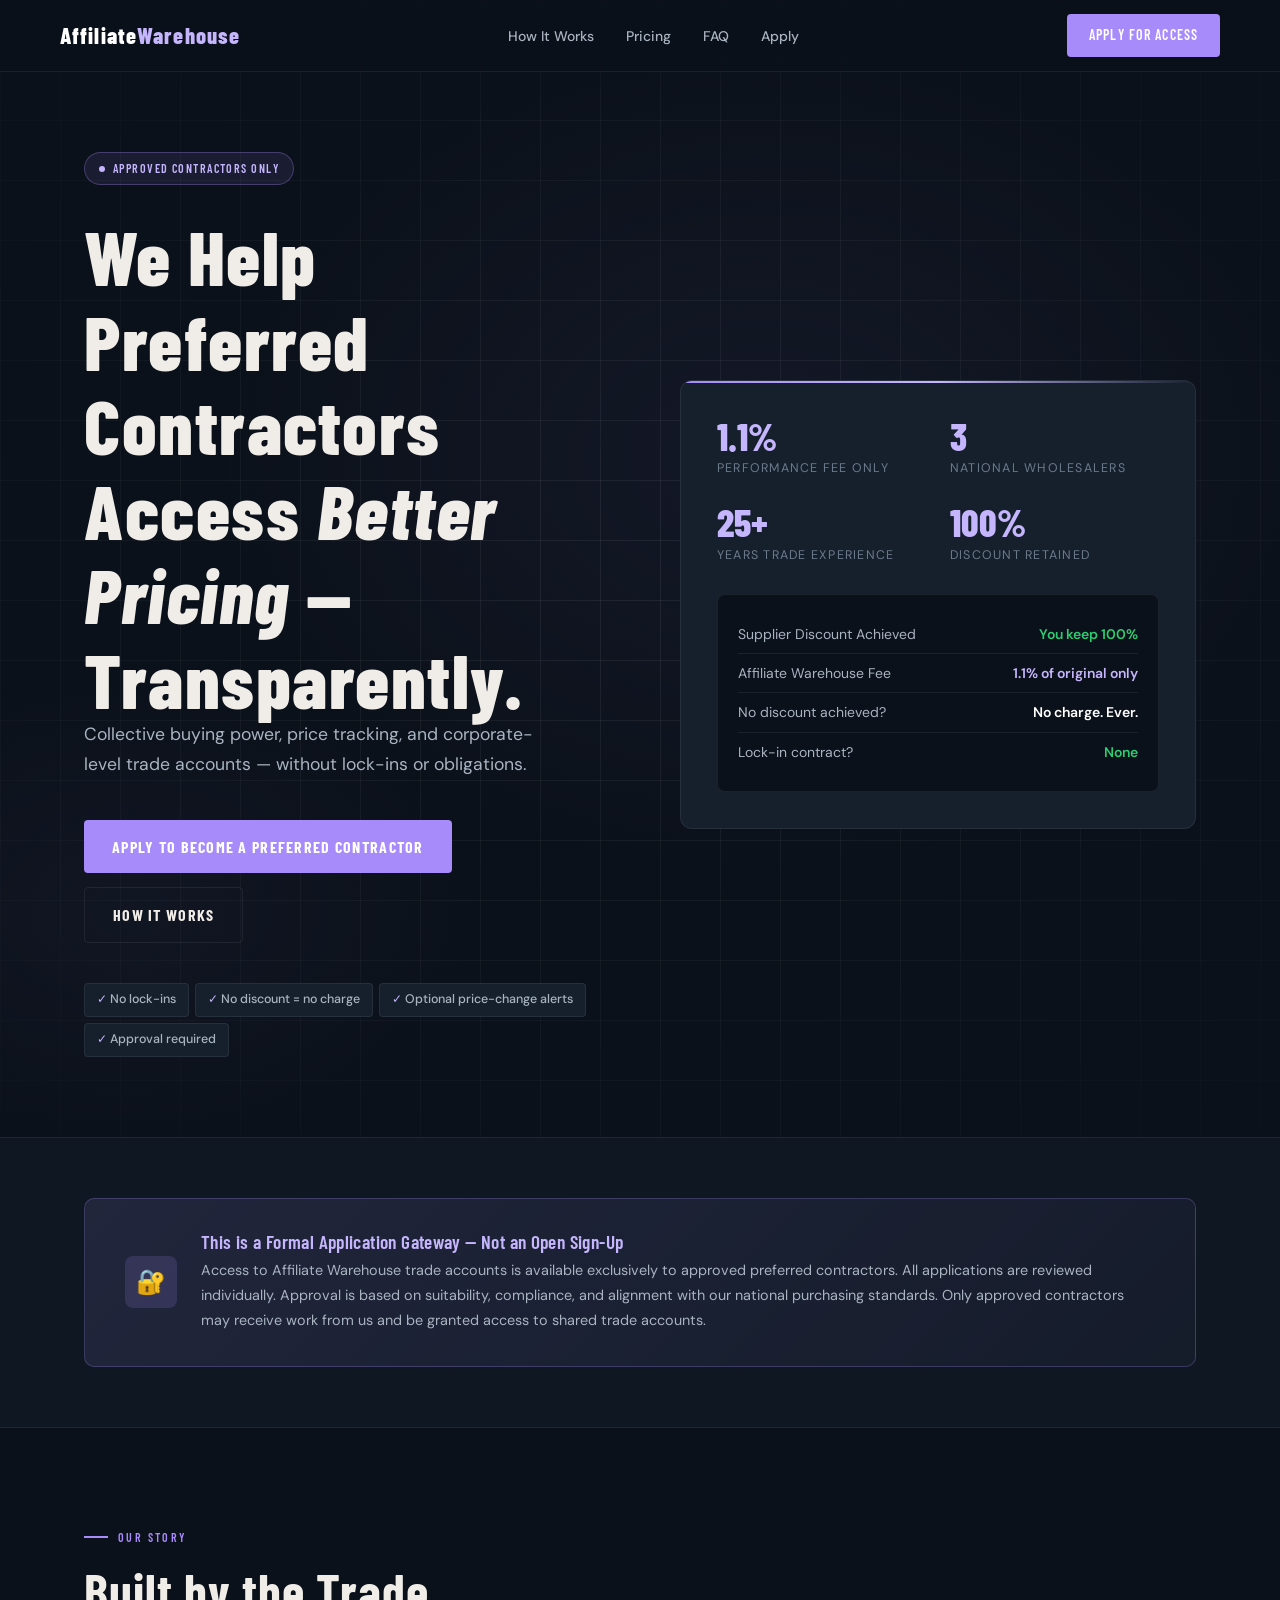
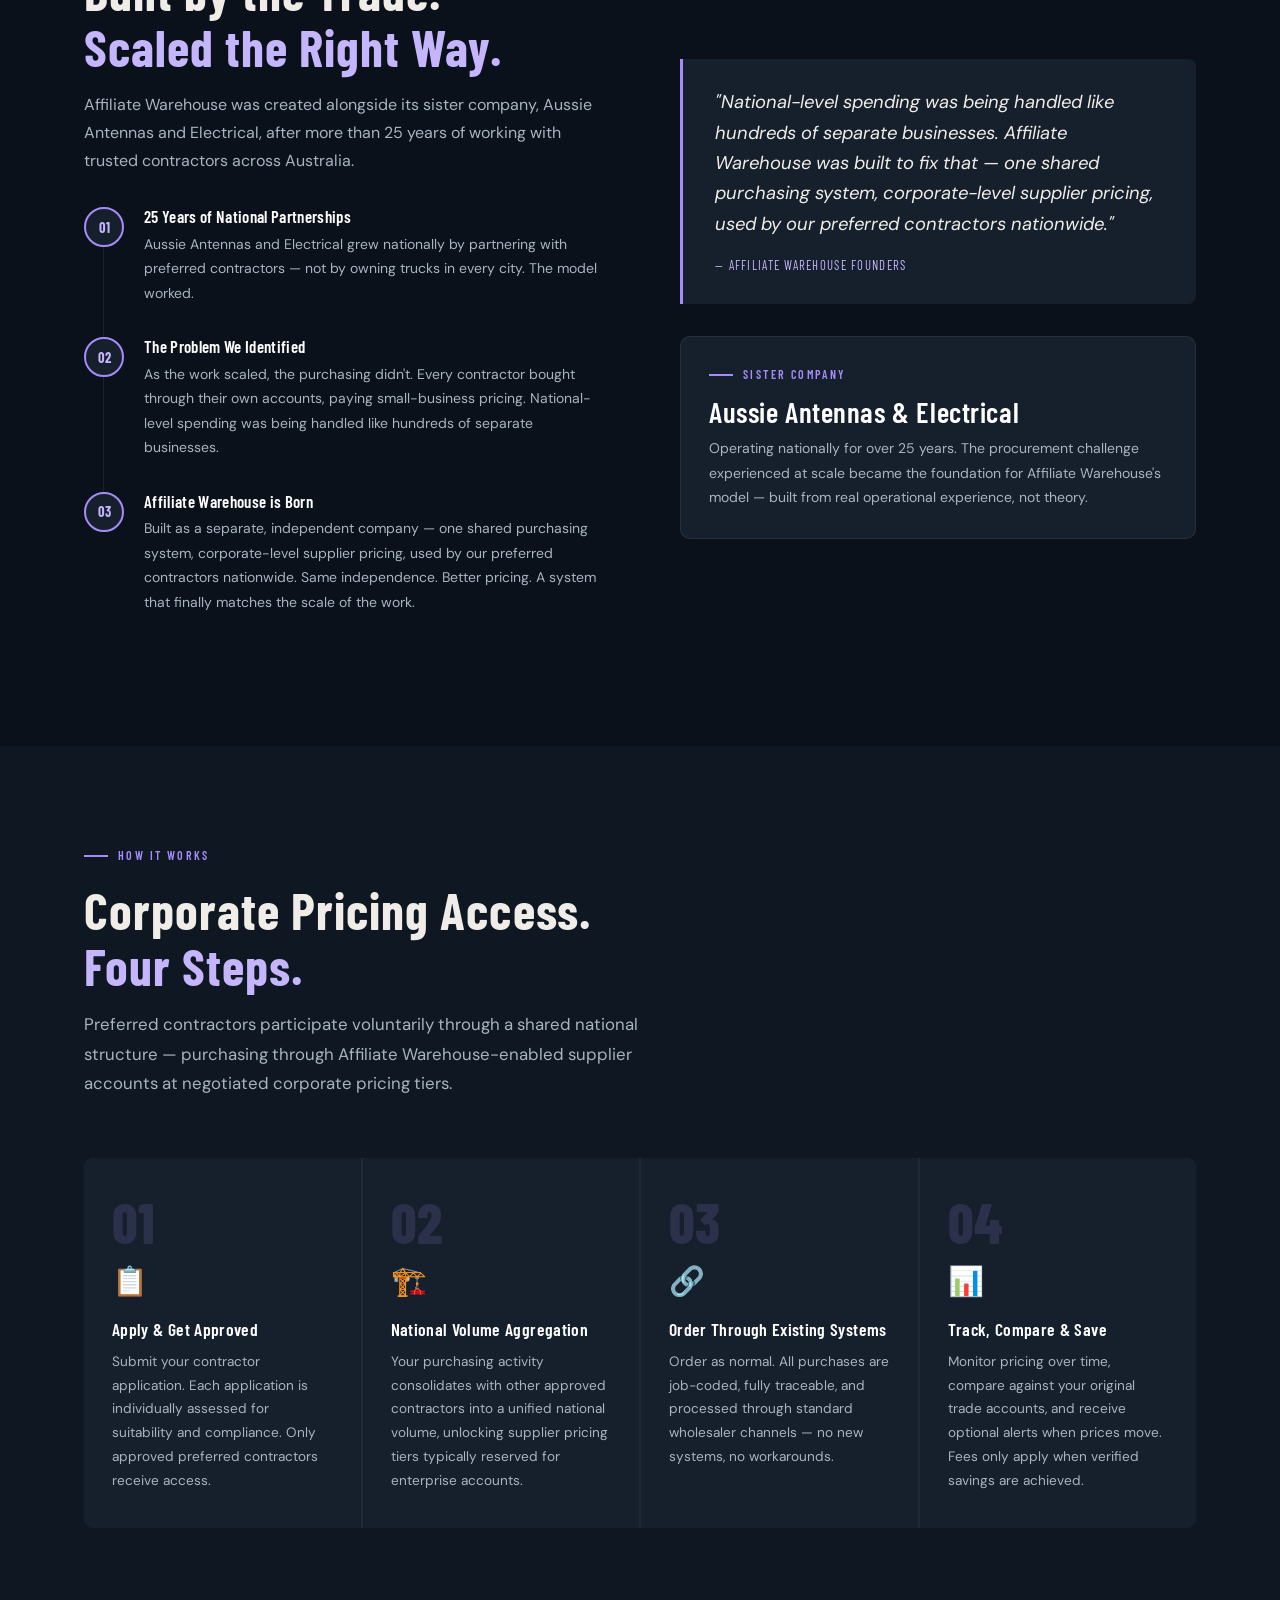
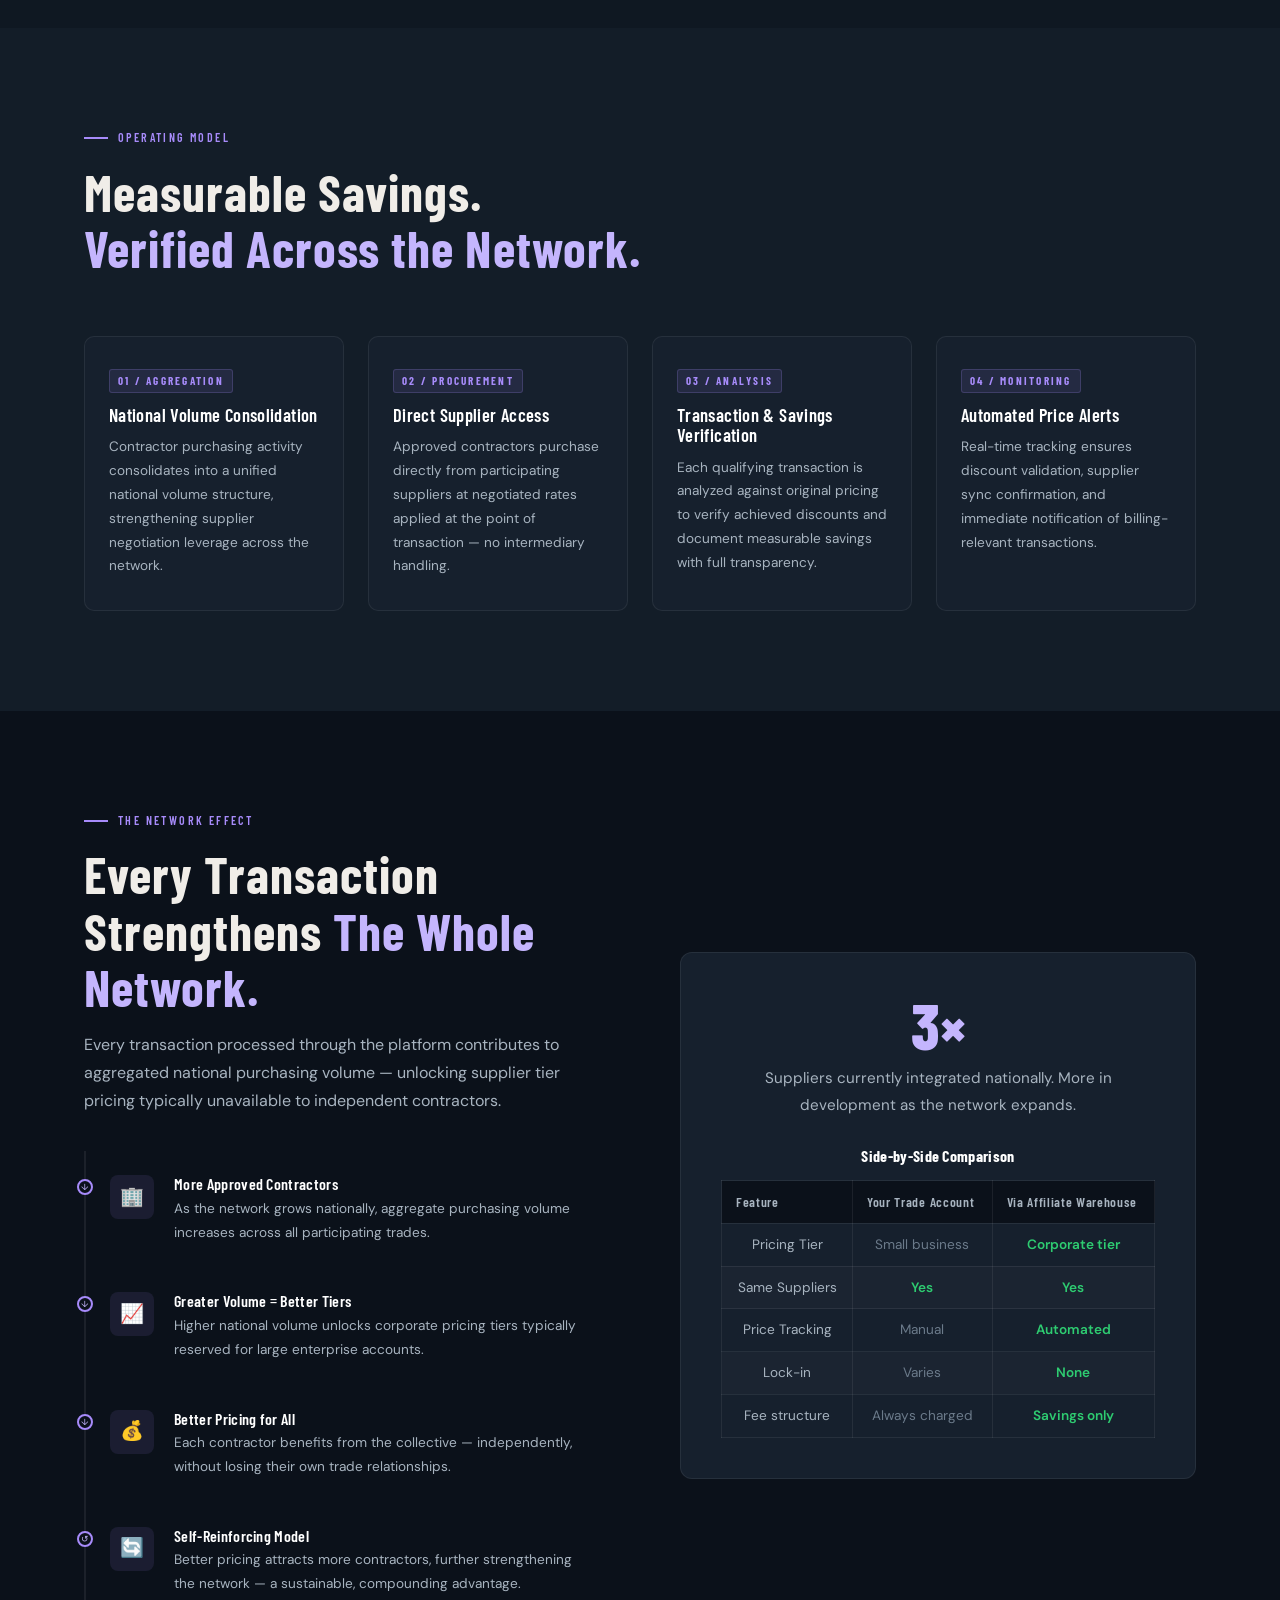
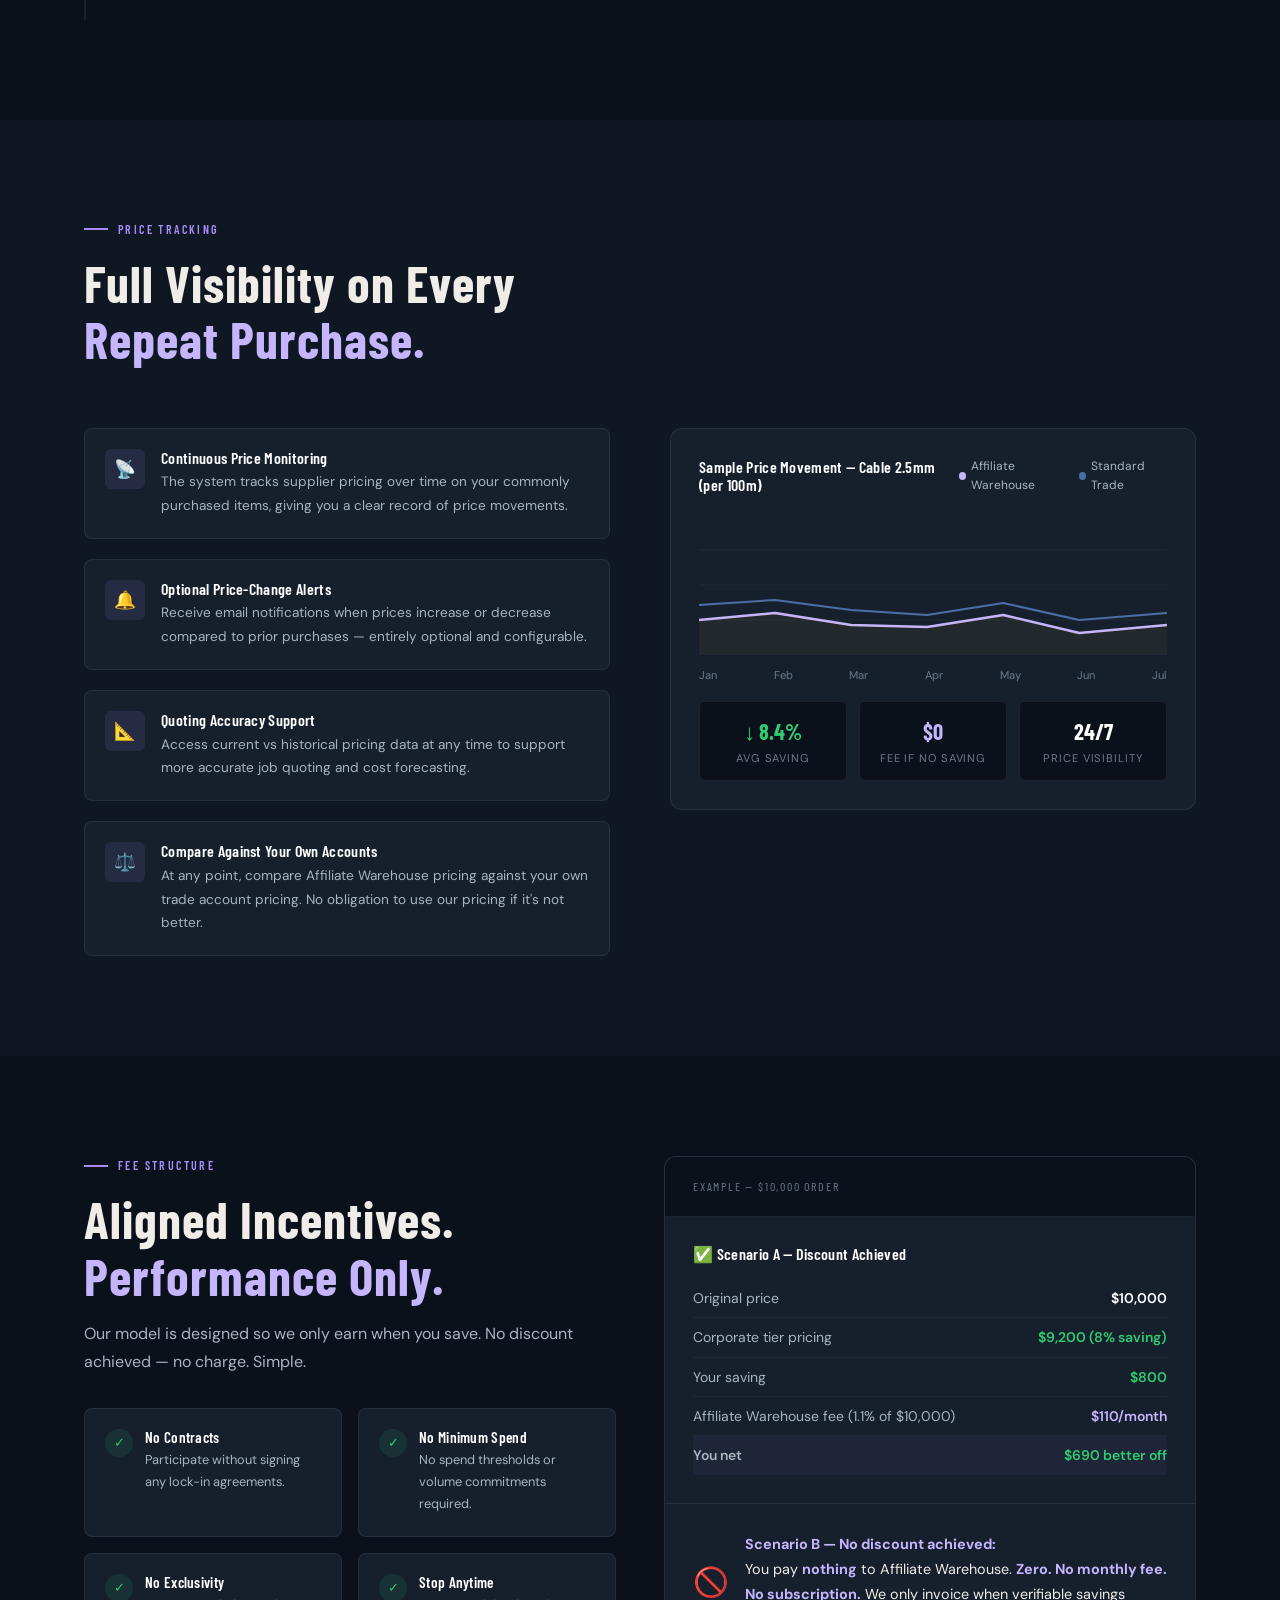
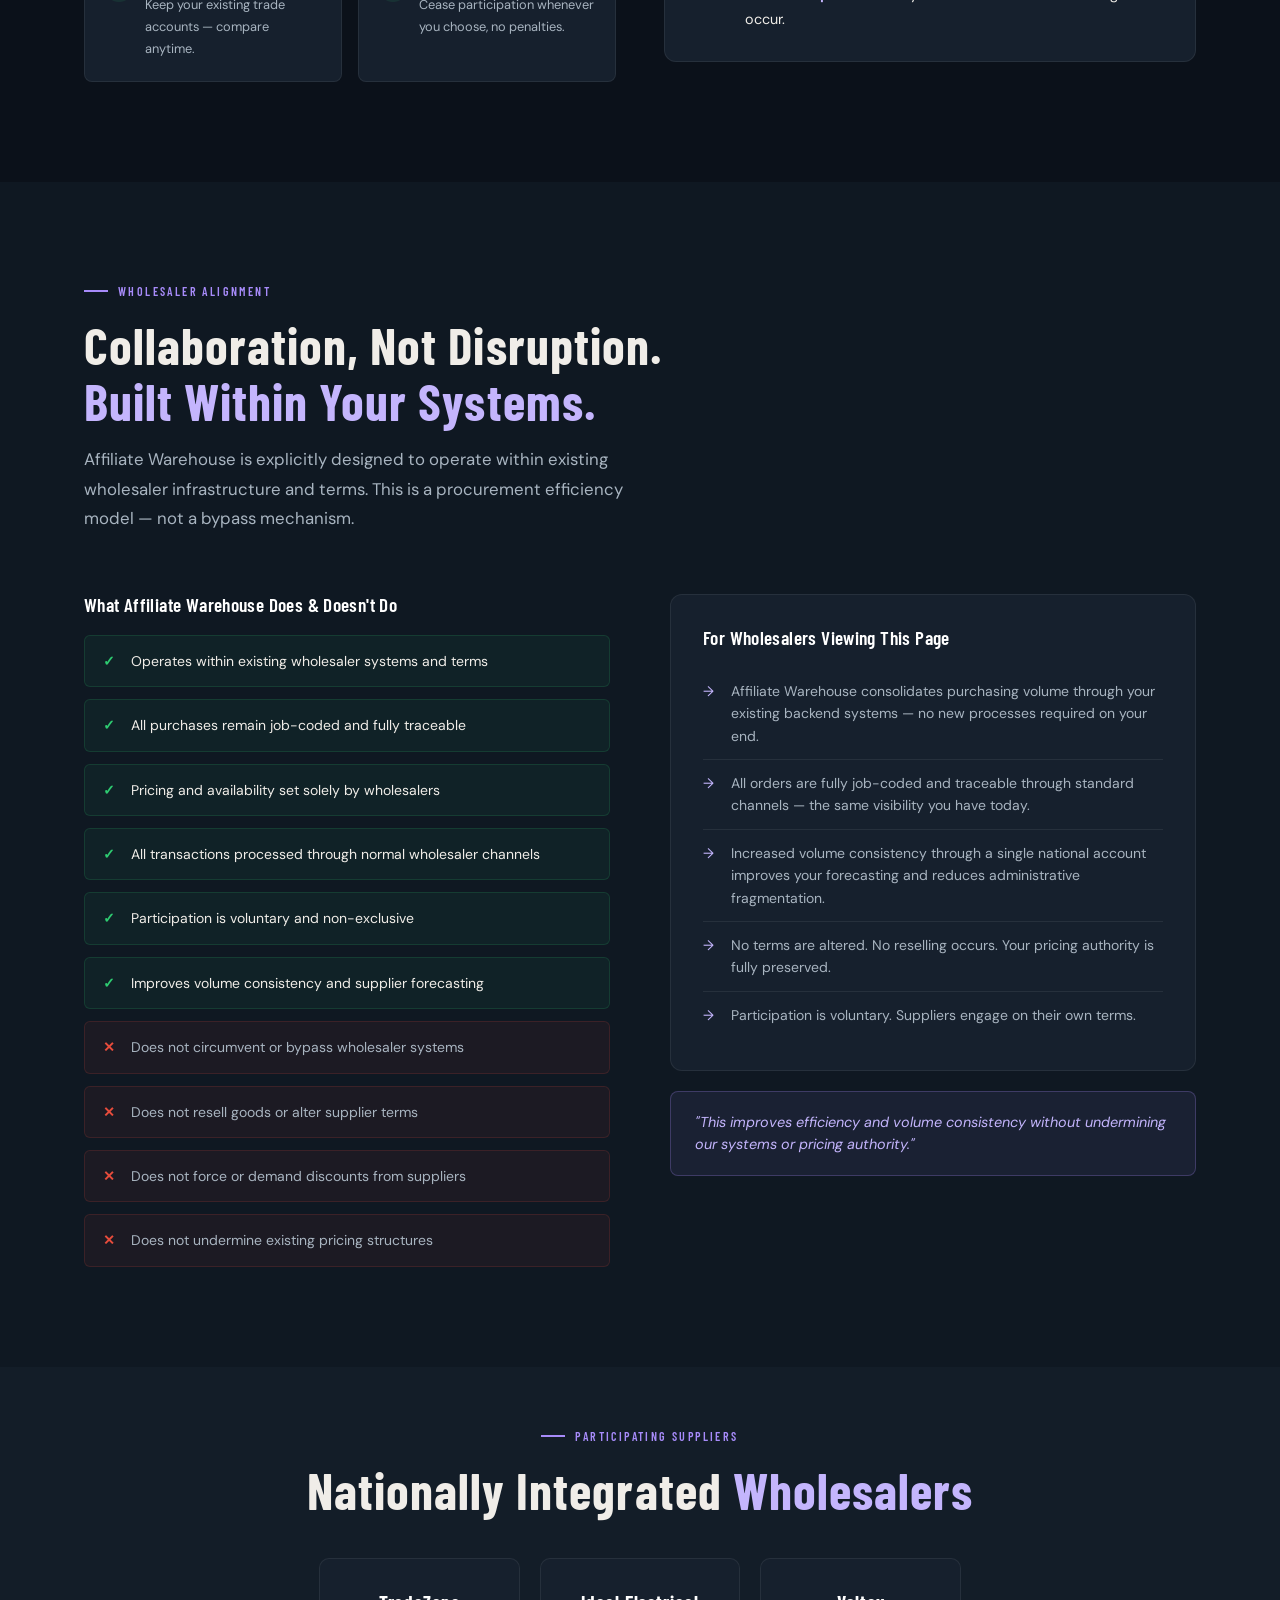
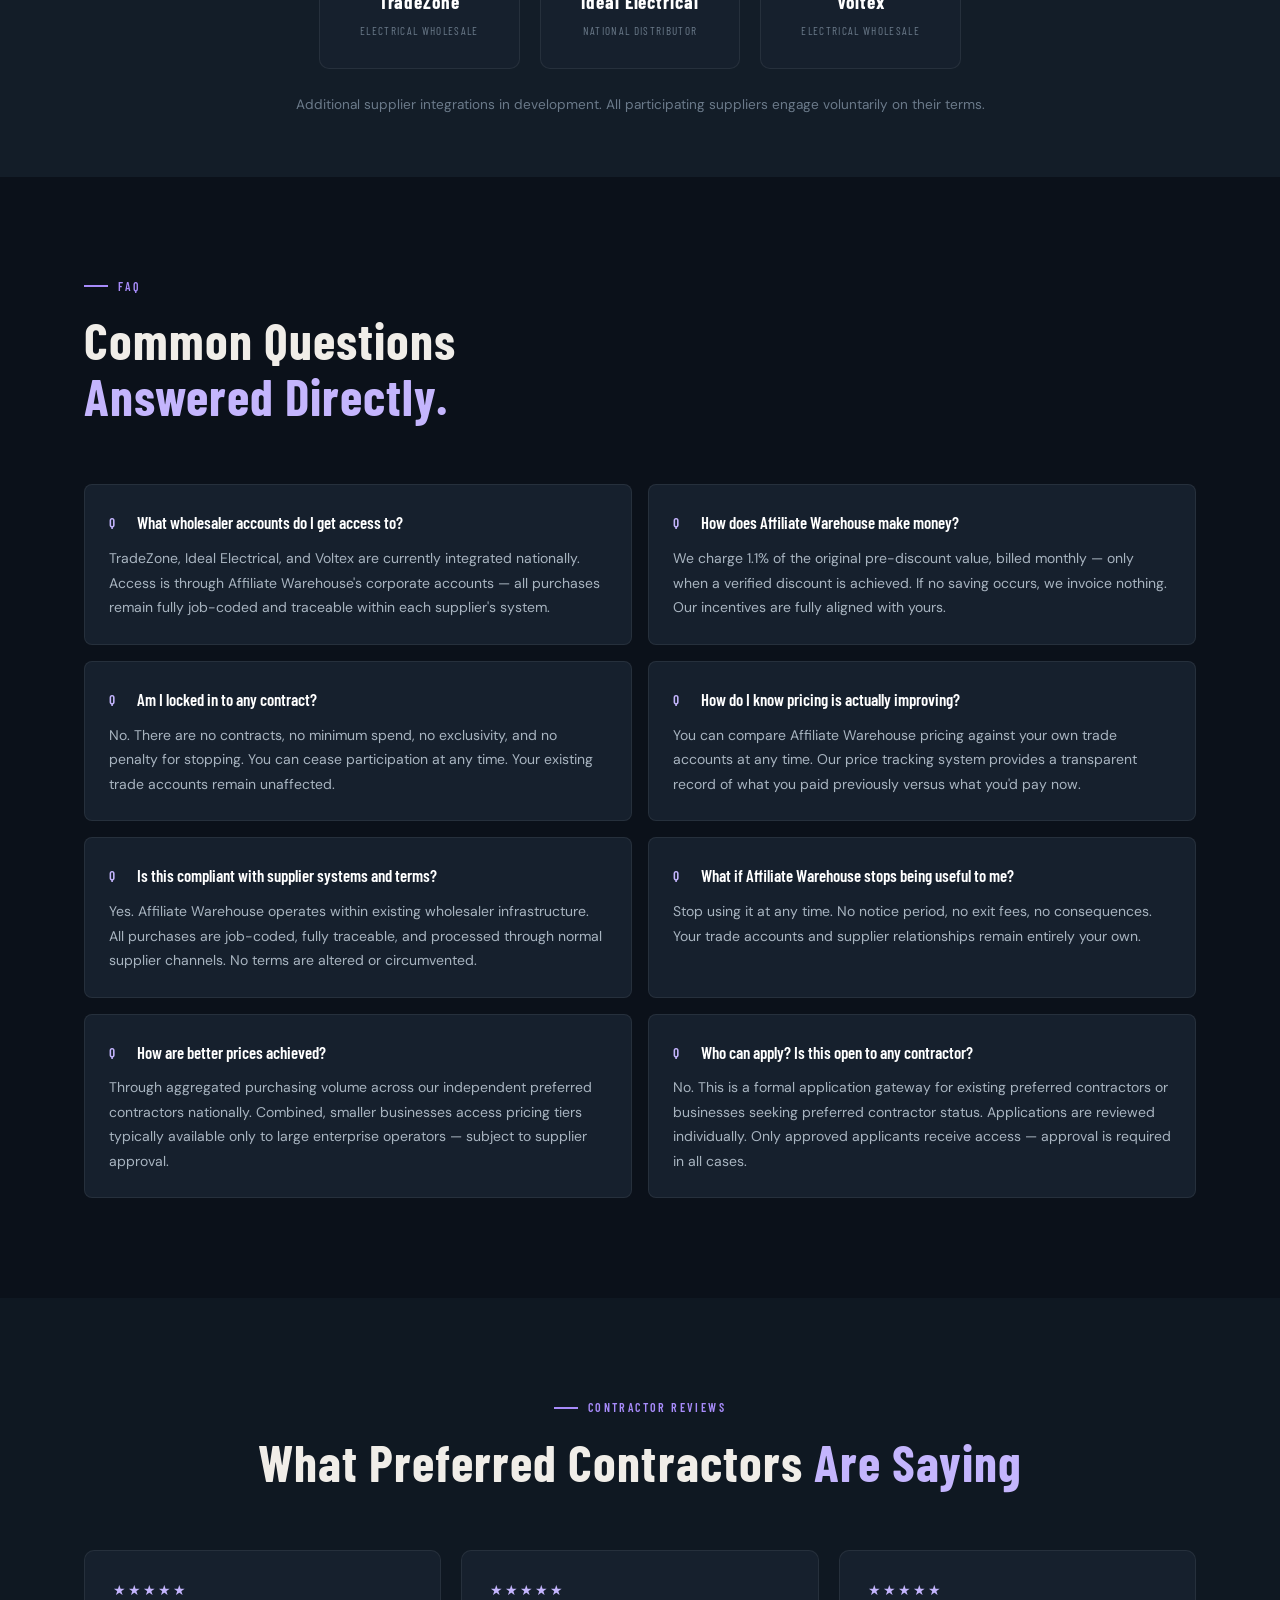
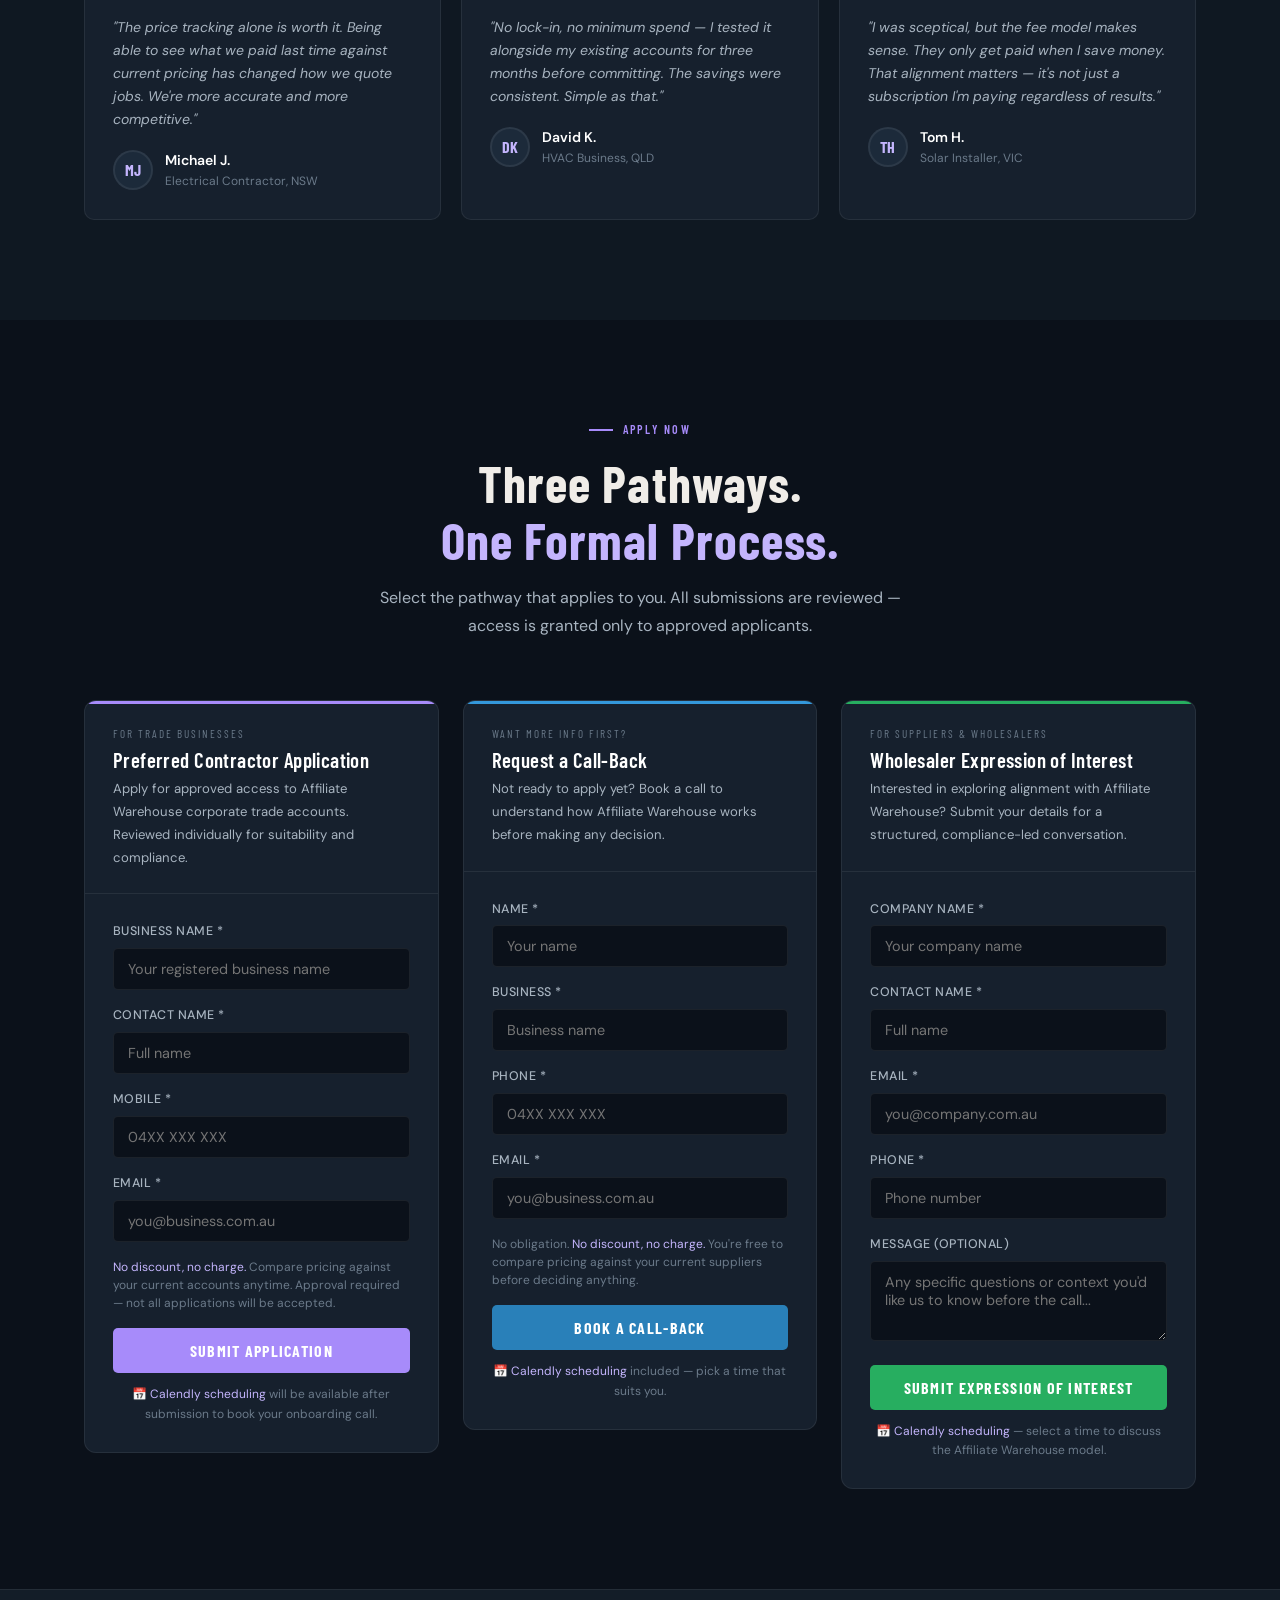
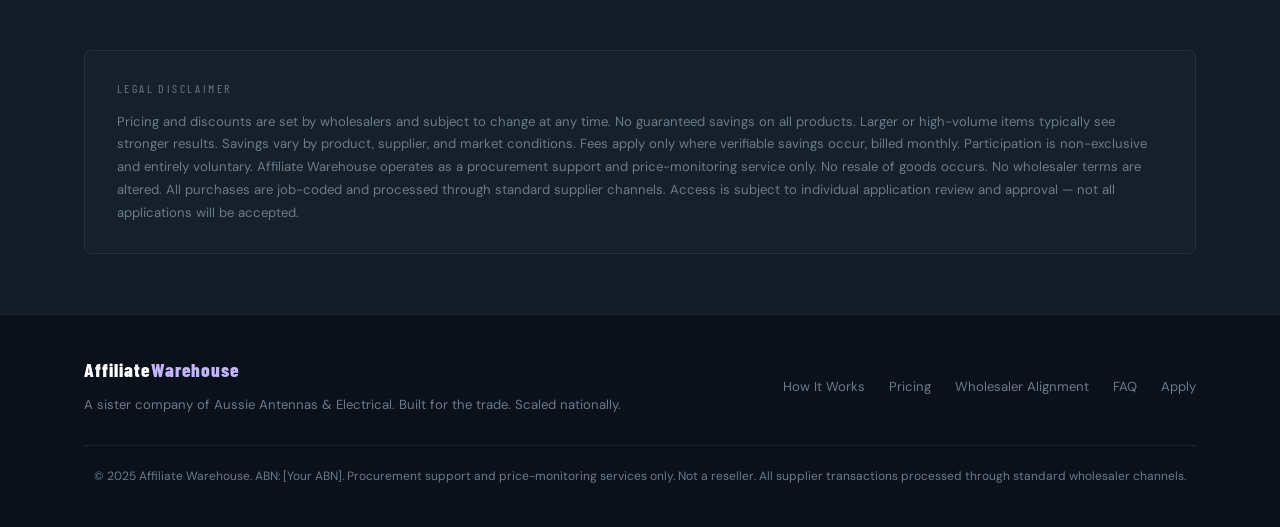
==== commit 03eb9f59: "Add files via upload" ====
--- a/index.html
+++ b/index.html
@@ -1,30 +1,1082 @@
 <!DOCTYPE html>
 <html lang="en">
 <head>
-  <meta charset="UTF-8">
-  <meta name="viewport" content="width=device-width, initial-scale=1.0">
-  <title>Affiliate Warehouse — Corporate Pricing for Preferred Contractors</title>
-
-  <!-- Fonts -->
-  <link rel="preconnect" href="https://fonts.googleapis.com">
-  <link rel="preconnect" href="https://fonts.gstatic.com" crossorigin>
-  <link href="https://fonts.googleapis.com/css2?family=Barlow+Condensed:wght@600;700;800&family=DM+Sans:wght@300;400;500&display=swap" rel="stylesheet">
-
-  <!-- Stylesheet -->
-  <link rel="stylesheet" href="css/style.css">
+<meta charset="UTF-8">
+<meta name="viewport" content="width=device-width, initial-scale=1.0">
+<title>Affiliate Warehouse — Corporate Pricing for Preferred Contractors</title>
+<link href="https://fonts.googleapis.com/css2?family=Barlow+Condensed:wght@400;600;700;800&family=Barlow:wght@300;400;500;600&family=DM+Sans:wght@300;400;500&display=swap" rel="stylesheet">
+<style>
+  :root {
+    --bg: #0B111A;
+    --bg2: #0F1822;
+    --bg3: #131D28;
+    --surface: #16202D;
+    --surface2: #1C2A3A;
+    --border: rgba(255,255,255,0.07);
+    --accent: #A78BFA;
+    --accent2: #C4B5FD;
+    --accent-glow: rgba(167,139,250,0.15);
+    --text: #F0EDE8;
+    --text2: #A8B4C0;
+    --text3: #6B7A8A;
+    --green: #2ECC71;
+    --red: #E74C3C;
+    --white: #FFFFFF;
+  }
+
+  *, *::before, *::after { box-sizing: border-box; margin: 0; padding: 0; }
+
+  html { scroll-behavior: smooth; }
+
+  body {
+    background: var(--bg);
+    color: var(--text);
+    font-family: 'DM Sans', sans-serif;
+    font-weight: 400;
+    line-height: 1.6;
+    overflow-x: hidden;
+  }
+
+  /* ── TYPOGRAPHY ── */
+  h1, h2, h3, h4 {
+    font-family: 'Barlow Condensed', sans-serif;
+    letter-spacing: 0.02em;
+    line-height: 1.1;
+  }
+  h1 { font-size: clamp(2.8rem, 6vw, 5.2rem); font-weight: 800; }
+  h2 { font-size: clamp(2rem, 4vw, 3.4rem); font-weight: 700; }
+  h3 { font-size: clamp(1.3rem, 2.5vw, 1.8rem); font-weight: 600; }
+  p { font-family: 'DM Sans', sans-serif; color: var(--text2); font-size: 1rem; line-height: 1.75; }
+
+  .accent { color: var(--accent2); }
+  .white { color: var(--white); }
+
+  /* ── LAYOUT ── */
+  .container { max-width: 1160px; margin: 0 auto; padding: 0 24px; }
+  .section { padding: 100px 0; }
+  .section-sm { padding: 60px 0; }
+
+  .section-label {
+    font-family: 'Barlow Condensed', sans-serif;
+    font-size: 0.75rem;
+    font-weight: 600;
+    letter-spacing: 0.2em;
+    text-transform: uppercase;
+    color: var(--accent);
+    display: flex;
+    align-items: center;
+    gap: 10px;
+    margin-bottom: 16px;
+  }
+  .section-label::before {
+    content: '';
+    width: 24px;
+    height: 2px;
+    background: var(--accent);
+  }
+
+  .section-header { margin-bottom: 60px; }
+  .section-header p { max-width: 580px; margin-top: 16px; font-size: 1.05rem; }
+
+  /* ── NAV ── */
+  nav {
+    position: fixed;
+    top: 0; left: 0; right: 0;
+    z-index: 1000;
+    padding: 0 24px;
+    background: rgba(11,17,26,0.92);
+    backdrop-filter: blur(16px);
+    border-bottom: 1px solid var(--border);
+    height: 72px;
+    display: flex;
+    align-items: center;
+  }
+  .nav-inner {
+    max-width: 1160px;
+    width: 100%;
+    margin: 0 auto;
+    display: flex;
+    align-items: center;
+    justify-content: space-between;
+  }
+  .logo {
+    font-family: 'Barlow Condensed', sans-serif;
+    font-size: 1.4rem;
+    font-weight: 800;
+    letter-spacing: 0.05em;
+    color: var(--white);
+    text-decoration: none;
+  }
+  .logo span { color: var(--accent2); }
+  .nav-links { display: flex; gap: 32px; list-style: none; }
+  .nav-links a {
+    color: var(--text2);
+    text-decoration: none;
+    font-size: 0.875rem;
+    font-weight: 500;
+    transition: color 0.2s;
+  }
+  .nav-links a:hover { color: var(--white); }
+  .nav-cta {
+    background: var(--accent);
+    color: var(--white);
+    padding: 10px 22px;
+    border-radius: 4px;
+    font-size: 0.875rem;
+    font-weight: 600;
+    text-decoration: none;
+    font-family: 'Barlow Condensed', sans-serif;
+    letter-spacing: 0.08em;
+    text-transform: uppercase;
+    transition: background 0.2s;
+  }
+  .nav-cta:hover { background: var(--accent2); }
+
+  /* ── HERO ── */
+  #hero {
+    min-height: 100vh;
+    display: flex;
+    align-items: center;
+    padding-top: 72px;
+    position: relative;
+    overflow: hidden;
+  }
+  .hero-bg {
+    position: absolute;
+    inset: 0;
+    background: 
+      radial-gradient(ellipse 800px 600px at 60% 40%, rgba(167,139,250,0.06) 0%, transparent 70%),
+      radial-gradient(ellipse 600px 400px at 10% 80%, rgba(167,139,250,0.04) 0%, transparent 60%);
+  }
+  .hero-grid {
+    position: absolute;
+    inset: 0;
+    background-image: 
+      linear-gradient(var(--border) 1px, transparent 1px),
+      linear-gradient(90deg, var(--border) 1px, transparent 1px);
+    background-size: 60px 60px;
+    mask-image: radial-gradient(ellipse 80% 80% at 50% 50%, black 0%, transparent 100%);
+  }
+  .hero-inner {
+    position: relative;
+    z-index: 2;
+    display: grid;
+    grid-template-columns: 1fr 1fr;
+    gap: 80px;
+    align-items: center;
+    padding: 80px 0;
+  }
+  .hero-badge {
+    display: inline-flex;
+    align-items: center;
+    gap: 8px;
+    background: rgba(167,139,250,0.1);
+    border: 1px solid rgba(167,139,250,0.3);
+    border-radius: 100px;
+    padding: 6px 14px;
+    font-size: 0.75rem;
+    font-weight: 600;
+    letter-spacing: 0.12em;
+    text-transform: uppercase;
+    color: var(--accent2);
+    margin-bottom: 28px;
+    font-family: 'Barlow Condensed', sans-serif;
+  }
+  .hero-badge::before {
+    content: '';
+    width: 6px; height: 6px;
+    border-radius: 50%;
+    background: var(--accent2);
+    animation: pulse 2s infinite;
+  }
+  @keyframes pulse {
+    0%, 100% { opacity: 1; }
+    50% { opacity: 0.4; }
+  }
+  .hero h1 { margin-bottom: 24px; }
+  .hero h1 em { font-style: normal; color: var(--accent2); }
+  .hero-sub {
+    font-size: 1.1rem;
+    color: var(--text2);
+    margin-bottom: 40px;
+    max-width: 480px;
+    line-height: 1.7;
+  }
+  .hero-ctas { display: flex; gap: 14px; flex-wrap: wrap; margin-bottom: 40px; }
+  .btn-primary {
+    background: var(--accent);
+    color: var(--white);
+    padding: 14px 28px;
+    border-radius: 4px;
+    font-family: 'Barlow Condensed', sans-serif;
+    font-size: 1rem;
+    font-weight: 700;
+    letter-spacing: 0.08em;
+    text-transform: uppercase;
+    text-decoration: none;
+    transition: background 0.2s, transform 0.15s;
+    display: inline-block;
+    border: none;
+    cursor: pointer;
+  }
+  .btn-primary:hover { background: var(--accent2); transform: translateY(-1px); }
+  .btn-secondary {
+    background: transparent;
+    color: var(--text);
+    padding: 14px 28px;
+    border-radius: 4px;
+    font-family: 'Barlow Condensed', sans-serif;
+    font-size: 1rem;
+    font-weight: 700;
+    letter-spacing: 0.08em;
+    text-transform: uppercase;
+    text-decoration: none;
+    border: 1px solid var(--border);
+    transition: border-color 0.2s, color 0.2s;
+    display: inline-block;
+  }
+  .btn-secondary:hover { border-color: var(--accent); color: var(--accent2); }
+  .hero-trust {
+    display: flex;
+    gap: 6px;
+    flex-wrap: wrap;
+  }
+  .trust-pill {
+    background: var(--surface);
+    border: 1px solid var(--border);
+    border-radius: 4px;
+    padding: 6px 12px;
+    font-size: 0.78rem;
+    color: var(--text2);
+    font-weight: 500;
+  }
+  .trust-pill::before { content: '✓ '; color: var(--accent2); }
+
+  /* Hero right — stat card */
+  .hero-card {
+    background: var(--surface);
+    border: 1px solid var(--border);
+    border-radius: 12px;
+    padding: 36px;
+    position: relative;
+    overflow: hidden;
+  }
+  .hero-card::before {
+    content: '';
+    position: absolute;
+    top: 0; left: 0; right: 0;
+    height: 2px;
+    background: linear-gradient(90deg, var(--accent), var(--accent2), transparent);
+  }
+  .stat-row {
+    display: grid;
+    grid-template-columns: 1fr 1fr;
+    gap: 24px;
+    margin-bottom: 28px;
+  }
+  .stat-item { }
+  .stat-num {
+    font-family: 'Barlow Condensed', sans-serif;
+    font-size: 2.4rem;
+    font-weight: 800;
+    color: var(--accent2);
+    line-height: 1;
+    margin-bottom: 4px;
+  }
+  .stat-label { font-size: 0.78rem; color: var(--text3); text-transform: uppercase; letter-spacing: 0.1em; }
+  .fee-model {
+    background: var(--bg);
+    border-radius: 8px;
+    padding: 20px;
+    border: 1px solid var(--border);
+  }
+  .fee-row {
+    display: flex;
+    justify-content: space-between;
+    align-items: center;
+    padding: 8px 0;
+    border-bottom: 1px solid var(--border);
+    font-size: 0.875rem;
+  }
+  .fee-row:last-child { border-bottom: none; }
+  .fee-label { color: var(--text2); }
+  .fee-value { font-weight: 600; color: var(--white); }
+  .fee-value.green { color: var(--green); }
+  .fee-value.accent { color: var(--accent2); }
+
+  /* ── APPLICATION GATEWAY ── */
+  #gateway {
+    background: var(--bg2);
+    border-top: 1px solid var(--border);
+    border-bottom: 1px solid var(--border);
+  }
+  .gateway-banner {
+    background: linear-gradient(135deg, rgba(167,139,250,0.12), rgba(167,139,250,0.04));
+    border: 1px solid rgba(167,139,250,0.25);
+    border-radius: 10px;
+    padding: 32px 40px;
+    display: flex;
+    align-items: center;
+    gap: 24px;
+  }
+  .gateway-icon {
+    width: 52px; height: 52px;
+    min-width: 52px;
+    background: rgba(167,139,250,0.15);
+    border-radius: 8px;
+    display: flex;
+    align-items: center;
+    justify-content: center;
+    font-size: 1.5rem;
+  }
+  .gateway-text h3 { color: var(--accent2); margin-bottom: 6px; font-size: 1.2rem; }
+  .gateway-text p { margin: 0; font-size: 0.9rem; }
+
+  /* ── OUR STORY ── */
+  #story { background: var(--bg); }
+  .story-grid {
+    display: grid;
+    grid-template-columns: 1fr 1fr;
+    gap: 80px;
+    align-items: center;
+  }
+  .story-timeline { }
+  .timeline-item {
+    display: flex;
+    gap: 20px;
+    padding-bottom: 32px;
+    position: relative;
+  }
+  .timeline-item:not(:last-child)::after {
+    content: '';
+    position: absolute;
+    left: 19px;
+    top: 40px;
+    bottom: 0;
+    width: 1px;
+    background: var(--border);
+  }
+  .timeline-dot {
+    width: 40px; height: 40px;
+    min-width: 40px;
+    border-radius: 50%;
+    background: var(--surface);
+    border: 2px solid var(--accent);
+    display: flex;
+    align-items: center;
+    justify-content: center;
+    font-size: 0.9rem;
+    color: var(--accent2);
+    font-family: 'Barlow Condensed', sans-serif;
+    font-weight: 700;
+  }
+  .timeline-content h4 {
+    font-size: 1.05rem;
+    color: var(--white);
+    margin-bottom: 6px;
+    font-family: 'Barlow Condensed', sans-serif;
+    font-weight: 600;
+  }
+  .timeline-content p { font-size: 0.875rem; margin: 0; }
+  .story-quote {
+    background: var(--surface);
+    border-left: 3px solid var(--accent);
+    border-radius: 0 8px 8px 0;
+    padding: 28px 32px;
+    font-size: 1.15rem;
+    line-height: 1.65;
+    color: var(--text);
+    font-style: italic;
+    margin-top: 24px;
+  }
+  .story-quote cite {
+    display: block;
+    margin-top: 16px;
+    font-size: 0.8rem;
+    font-style: normal;
+    color: var(--accent2);
+    font-family: 'Barlow Condensed', sans-serif;
+    letter-spacing: 0.1em;
+    text-transform: uppercase;
+  }
+
+  /* ── HOW IT WORKS ── */
+  #how { background: var(--bg2); }
+  .steps-grid {
+    display: grid;
+    grid-template-columns: repeat(4, 1fr);
+    gap: 2px;
+    background: var(--border);
+    border-radius: 10px;
+    overflow: hidden;
+  }
+  .step {
+    background: var(--surface);
+    padding: 36px 28px;
+    position: relative;
+    transition: background 0.2s;
+  }
+  .step:hover { background: var(--surface2); }
+  .step-num {
+    font-family: 'Barlow Condensed', sans-serif;
+    font-size: 3.5rem;
+    font-weight: 800;
+    color: rgba(167,139,250,0.15);
+    line-height: 1;
+    margin-bottom: 8px;
+  }
+  .step-icon {
+    font-size: 1.8rem;
+    margin-bottom: 16px;
+  }
+  .step h3 {
+    font-size: 1.1rem;
+    color: var(--white);
+    margin-bottom: 10px;
+  }
+  .step p { font-size: 0.85rem; }
+  .step-connector {
+    position: absolute;
+    right: -12px;
+    top: 50%;
+    transform: translateY(-50%);
+    width: 24px;
+    height: 24px;
+    background: var(--accent);
+    border-radius: 50%;
+    display: flex;
+    align-items: center;
+    justify-content: center;
+    font-size: 0.7rem;
+    color: white;
+    z-index: 2;
+  }
+
+  /* ── METRICS ── */
+  #metrics { background: var(--bg3); }
+  .metrics-grid {
+    display: grid;
+    grid-template-columns: repeat(4, 1fr);
+    gap: 24px;
+  }
+  .metric-card {
+    background: var(--surface);
+    border: 1px solid var(--border);
+    border-radius: 10px;
+    padding: 32px 24px;
+    position: relative;
+    overflow: hidden;
+    transition: border-color 0.2s;
+  }
+  .metric-card:hover { border-color: rgba(167,139,250,0.3); }
+  .metric-card::after {
+    content: '';
+    position: absolute;
+    bottom: 0; left: 0; right: 0;
+    height: 3px;
+    background: linear-gradient(90deg, var(--accent), transparent);
+    transform: scaleX(0);
+    transform-origin: left;
+    transition: transform 0.3s;
+  }
+  .metric-card:hover::after { transform: scaleX(1); }
+  .metric-num-label {
+    font-family: 'Barlow Condensed', sans-serif;
+    font-size: 0.7rem;
+    font-weight: 700;
+    letter-spacing: 0.2em;
+    text-transform: uppercase;
+    color: var(--accent);
+    margin-bottom: 12px;
+    display: flex;
+    align-items: center;
+    gap: 8px;
+  }
+  .metric-num-label span {
+    background: rgba(167,139,250,0.1);
+    border: 1px solid rgba(167,139,250,0.2);
+    border-radius: 3px;
+    padding: 2px 8px;
+  }
+  .metric-card h3 { font-size: 1.15rem; color: var(--white); margin-bottom: 10px; }
+  .metric-card p { font-size: 0.85rem; }
+
+  /* ── NETWORK EFFECT ── */
+  #network { background: var(--bg); }
+  .network-inner {
+    display: grid;
+    grid-template-columns: 1fr 1fr;
+    gap: 80px;
+    align-items: center;
+  }
+  .flywheel {
+    display: flex;
+    flex-direction: column;
+    gap: 0;
+  }
+  .fw-item {
+    display: flex;
+    gap: 20px;
+    align-items: flex-start;
+    padding: 24px;
+    border-left: 2px solid var(--border);
+    position: relative;
+    transition: border-color 0.2s;
+  }
+  .fw-item:hover { border-color: var(--accent); }
+  .fw-arrow {
+    position: absolute;
+    left: -9px;
+    top: 28px;
+    width: 16px; height: 16px;
+    background: var(--bg);
+    border: 2px solid var(--accent);
+    border-radius: 50%;
+    display: flex;
+    align-items: center;
+    justify-content: center;
+    font-size: 0.55rem;
+    color: var(--accent2);
+  }
+  .fw-icon {
+    width: 44px; height: 44px;
+    min-width: 44px;
+    background: rgba(167,139,250,0.1);
+    border-radius: 8px;
+    display: flex;
+    align-items: center;
+    justify-content: center;
+    font-size: 1.2rem;
+  }
+  .fw-text h4 { font-size: 1rem; color: var(--white); margin-bottom: 4px; font-family: 'Barlow Condensed', sans-serif; font-weight: 600; }
+  .fw-text p { font-size: 0.85rem; margin: 0; }
+  .network-stat-box {
+    background: var(--surface);
+    border: 1px solid var(--border);
+    border-radius: 12px;
+    padding: 40px;
+    text-align: center;
+  }
+  .network-stat-box .big-num {
+    font-family: 'Barlow Condensed', sans-serif;
+    font-size: 4rem;
+    font-weight: 800;
+    color: var(--accent2);
+    line-height: 1;
+    margin-bottom: 8px;
+  }
+  .network-stat-box p { font-size: 0.95rem; margin-bottom: 28px; }
+  .vs-table {
+    width: 100%;
+    border-collapse: collapse;
+    font-size: 0.85rem;
+    margin-top: 8px;
+  }
+  .vs-table th {
+    background: var(--bg);
+    padding: 10px 14px;
+    text-align: left;
+    font-family: 'Barlow Condensed', sans-serif;
+    font-weight: 600;
+    letter-spacing: 0.05em;
+    color: var(--text2);
+    border: 1px solid var(--border);
+  }
+  .vs-table td {
+    padding: 10px 14px;
+    border: 1px solid var(--border);
+    color: var(--text2);
+  }
+  .vs-table td.good { color: var(--green); font-weight: 600; }
+  .vs-table td.bad { color: var(--text3); }
+  .vs-table tr:nth-child(even) td { background: rgba(255,255,255,0.02); }
+
+  /* ── PRICE TRACKING ── */
+  #tracking { background: var(--bg2); }
+  .tracking-grid {
+    display: grid;
+    grid-template-columns: 1fr 1fr;
+    gap: 60px;
+    align-items: start;
+  }
+  .track-features { display: flex; flex-direction: column; gap: 20px; }
+  .track-feature {
+    display: flex;
+    gap: 16px;
+    align-items: flex-start;
+    padding: 20px;
+    background: var(--surface);
+    border-radius: 8px;
+    border: 1px solid var(--border);
+    transition: border-color 0.2s;
+  }
+  .track-feature:hover { border-color: rgba(167,139,250,0.3); }
+  .track-icon {
+    width: 40px; height: 40px;
+    min-width: 40px;
+    background: rgba(167,139,250,0.1);
+    border-radius: 6px;
+    display: flex;
+    align-items: center;
+    justify-content: center;
+    font-size: 1.1rem;
+  }
+  .track-feature h4 { font-size: 1rem; color: var(--white); margin-bottom: 4px; font-family: 'Barlow Condensed', sans-serif; font-weight: 600; }
+  .track-feature p { font-size: 0.85rem; margin: 0; }
+
+  /* Simulated price chart */
+  .price-chart-card {
+    background: var(--surface);
+    border: 1px solid var(--border);
+    border-radius: 12px;
+    padding: 28px;
+  }
+  .chart-header { display: flex; justify-content: space-between; align-items: center; margin-bottom: 20px; }
+  .chart-header h4 { font-size: 1rem; color: var(--white); font-family: 'Barlow Condensed', sans-serif; font-weight: 600; }
+  .chart-legend { display: flex; gap: 14px; font-size: 0.75rem; }
+  .legend-item { display: flex; align-items: center; gap: 5px; color: var(--text2); }
+  .legend-dot { width: 8px; height: 8px; border-radius: 50%; }
+  .chart-area {
+    height: 140px;
+    position: relative;
+    margin-bottom: 12px;
+  }
+  .chart-area svg { width: 100%; height: 100%; }
+  .chart-labels {
+    display: flex;
+    justify-content: space-between;
+    font-size: 0.7rem;
+    color: var(--text3);
+    margin-top: 6px;
+  }
+  .price-savings-row {
+    display: flex;
+    gap: 12px;
+    margin-top: 16px;
+  }
+  .savings-pill {
+    flex: 1;
+    background: var(--bg);
+    border-radius: 6px;
+    padding: 12px;
+    text-align: center;
+    border: 1px solid var(--border);
+  }
+  .savings-pill .num { font-family: 'Barlow Condensed', sans-serif; font-size: 1.4rem; font-weight: 700; }
+  .savings-pill .num.green { color: var(--green); }
+  .savings-pill .num.red { color: var(--red); }
+  .savings-pill .lbl { font-size: 0.7rem; color: var(--text3); text-transform: uppercase; letter-spacing: 0.08em; }
+
+  /* ── FEES ── */
+  #fees { background: var(--bg); }
+  .fees-grid {
+    display: grid;
+    grid-template-columns: 1fr 1fr;
+    gap: 48px;
+    align-items: start;
+  }
+  .fee-breakdown {
+    background: var(--surface);
+    border: 1px solid var(--border);
+    border-radius: 12px;
+    overflow: hidden;
+  }
+  .fee-header {
+    background: var(--bg);
+    padding: 20px 28px;
+    border-bottom: 1px solid var(--border);
+    font-family: 'Barlow Condensed', sans-serif;
+    font-size: 0.75rem;
+    letter-spacing: 0.15em;
+    text-transform: uppercase;
+    color: var(--text3);
+  }
+  .fee-scenario {
+    padding: 28px;
+    border-bottom: 1px solid var(--border);
+  }
+  .fee-scenario h4 { font-size: 1rem; color: var(--white); margin-bottom: 16px; font-family: 'Barlow Condensed', sans-serif; font-weight: 600; }
+  .fee-line { display: flex; justify-content: space-between; padding: 8px 0; font-size: 0.875rem; border-bottom: 1px solid rgba(255,255,255,0.04); }
+  .fee-line:last-child { border-bottom: none; font-weight: 600; }
+  .fee-total { background: rgba(167,139,250,0.05); }
+  .no-discount-box {
+    padding: 28px;
+    display: flex;
+    align-items: center;
+    gap: 16px;
+  }
+  .no-discount-box .icon { font-size: 1.8rem; }
+  .no-discount-box p { margin: 0; font-size: 0.9rem; color: var(--text); }
+  .no-discount-box strong { color: var(--accent2); }
+  .lock-ins {
+    display: grid;
+    grid-template-columns: 1fr 1fr;
+    gap: 16px;
+  }
+  .lock-item {
+    background: var(--surface);
+    border: 1px solid var(--border);
+    border-radius: 8px;
+    padding: 20px;
+    display: flex;
+    gap: 12px;
+    align-items: flex-start;
+  }
+  .lock-check {
+    width: 28px; height: 28px;
+    min-width: 28px;
+    background: rgba(46,204,113,0.1);
+    border-radius: 50%;
+    display: flex;
+    align-items: center;
+    justify-content: center;
+    font-size: 0.8rem;
+    color: var(--green);
+  }
+  .lock-item h4 { font-size: 0.95rem; color: var(--white); margin-bottom: 3px; font-family: 'Barlow Condensed', sans-serif; font-weight: 600; }
+  .lock-item p { font-size: 0.8rem; margin: 0; }
+
+  /* ── WHOLESALER ALIGNMENT ── */
+  #wholesaler { background: var(--bg2); }
+  .wholesaler-grid {
+    display: grid;
+    grid-template-columns: 1fr 1fr;
+    gap: 60px;
+    align-items: start;
+  }
+  .do-dont {
+    display: flex;
+    flex-direction: column;
+    gap: 12px;
+  }
+  .do-item, .dont-item {
+    display: flex;
+    gap: 12px;
+    align-items: flex-start;
+    padding: 14px 18px;
+    border-radius: 6px;
+    font-size: 0.875rem;
+  }
+  .do-item {
+    background: rgba(46,204,113,0.06);
+    border: 1px solid rgba(46,204,113,0.15);
+    color: var(--text);
+  }
+  .dont-item {
+    background: rgba(231,76,60,0.06);
+    border: 1px solid rgba(231,76,60,0.15);
+    color: var(--text2);
+    text-decoration-color: transparent;
+  }
+  .do-item::before { content: '✓'; color: var(--green); font-weight: 700; min-width: 16px; }
+  .dont-item::before { content: '✕'; color: var(--red); font-weight: 700; min-width: 16px; }
+  .wholesaler-right { }
+  .compliance-box {
+    background: var(--surface);
+    border: 1px solid var(--border);
+    border-radius: 12px;
+    padding: 32px;
+  }
+  .compliance-box h3 { color: var(--white); margin-bottom: 20px; font-size: 1.2rem; }
+  .compliance-point {
+    display: flex;
+    gap: 12px;
+    padding: 12px 0;
+    border-bottom: 1px solid var(--border);
+    font-size: 0.875rem;
+    color: var(--text2);
+  }
+  .compliance-point:last-child { border-bottom: none; }
+  .compliance-point::before { content: '→'; color: var(--accent2); min-width: 16px; }
+  .wholesaler-badge {
+    margin-top: 20px;
+    background: rgba(167,139,250,0.08);
+    border: 1px solid rgba(167,139,250,0.25);
+    border-radius: 8px;
+    padding: 20px 24px;
+    font-size: 0.9rem;
+    color: var(--accent2);
+    font-style: italic;
+    line-height: 1.5;
+  }
+
+  /* ── SUPPLIERS ── */
+  #suppliers { background: var(--bg3); }
+  .suppliers-row {
+    display: flex;
+    gap: 20px;
+    justify-content: center;
+    flex-wrap: wrap;
+  }
+  .supplier-card {
+    background: var(--surface);
+    border: 1px solid var(--border);
+    border-radius: 10px;
+    padding: 28px 40px;
+    text-align: center;
+    font-family: 'Barlow Condensed', sans-serif;
+    font-size: 1.2rem;
+    font-weight: 700;
+    color: var(--white);
+    letter-spacing: 0.05em;
+    transition: border-color 0.2s, transform 0.15s;
+  }
+  .supplier-card:hover { border-color: rgba(167,139,250,0.4); transform: translateY(-2px); }
+  .supplier-card small {
+    display: block;
+    font-size: 0.7rem;
+    color: var(--text3);
+    letter-spacing: 0.12em;
+    text-transform: uppercase;
+    font-weight: 400;
+    margin-top: 4px;
+  }
+
+  /* ── FAQ ── */
+  #faq { background: var(--bg); }
+  .faq-grid { display: grid; grid-template-columns: 1fr 1fr; gap: 16px; }
+  .faq-item {
+    background: var(--surface);
+    border: 1px solid var(--border);
+    border-radius: 8px;
+    padding: 24px;
+    transition: border-color 0.2s;
+    cursor: pointer;
+  }
+  .faq-item:hover { border-color: rgba(167,139,250,0.3); }
+  .faq-q {
+    font-family: 'Barlow Condensed', sans-serif;
+    font-size: 1.05rem;
+    font-weight: 600;
+    color: var(--white);
+    margin-bottom: 10px;
+    display: flex;
+    align-items: flex-start;
+    gap: 10px;
+  }
+  .faq-q::before { content: 'Q'; color: var(--accent2); font-size: 0.85rem; min-width: 18px; margin-top: 2px; }
+  .faq-a { font-size: 0.875rem; color: var(--text2); }
+
+  /* ── TESTIMONIALS ── */
+  #reviews { background: var(--bg2); }
+  .reviews-grid { display: grid; grid-template-columns: repeat(3, 1fr); gap: 20px; }
+  .review-card {
+    background: var(--surface);
+    border: 1px solid var(--border);
+    border-radius: 10px;
+    padding: 28px;
+    transition: border-color 0.2s;
+  }
+  .review-card:hover { border-color: rgba(167,139,250,0.25); }
+  .stars { color: var(--accent2); font-size: 0.9rem; margin-bottom: 14px; letter-spacing: 2px; }
+  .review-text { font-size: 0.875rem; color: var(--text2); margin-bottom: 18px; font-style: italic; line-height: 1.65; }
+  .review-author { display: flex; align-items: center; gap: 12px; }
+  .author-avatar {
+    width: 40px; height: 40px;
+    border-radius: 50%;
+    background: var(--surface2);
+    border: 2px solid var(--border);
+    display: flex;
+    align-items: center;
+    justify-content: center;
+    font-family: 'Barlow Condensed', sans-serif;
+    font-weight: 700;
+    color: var(--accent2);
+    font-size: 1rem;
+  }
+  .author-name { font-size: 0.875rem; font-weight: 600; color: var(--white); }
+  .author-role { font-size: 0.75rem; color: var(--text3); }
+
+  /* ── FORMS ── */
+  #apply { background: var(--bg); }
+  .forms-intro {
+    text-align: center;
+    margin-bottom: 60px;
+  }
+  .forms-intro h2 { margin-bottom: 16px; }
+  .forms-grid {
+    display: grid;
+    grid-template-columns: repeat(3, 1fr);
+    gap: 24px;
+    align-items: start;
+  }
+  .form-card {
+    background: var(--surface);
+    border: 1px solid var(--border);
+    border-radius: 12px;
+    overflow: hidden;
+  }
+  .form-card-header {
+    padding: 24px 28px;
+    border-bottom: 1px solid var(--border);
+    position: relative;
+  }
+  .form-card-header::before {
+    content: '';
+    position: absolute;
+    top: 0; left: 0; right: 0;
+    height: 3px;
+  }
+  .form-card.primary .form-card-header::before { background: var(--accent); }
+  .form-card.secondary .form-card-header::before { background: #3498DB; }
+  .form-card.tertiary .form-card-header::before { background: #27AE60; }
+  .form-audience {
+    font-family: 'Barlow Condensed', sans-serif;
+    font-size: 0.7rem;
+    letter-spacing: 0.18em;
+    text-transform: uppercase;
+    color: var(--text3);
+    margin-bottom: 6px;
+  }
+  .form-card-header h3 { font-size: 1.3rem; color: var(--white); margin-bottom: 6px; }
+  .form-card-header p { font-size: 0.82rem; margin: 0; }
+  .form-body { padding: 28px; }
+  .form-group { margin-bottom: 16px; }
+  .form-group label {
+    display: block;
+    font-size: 0.78rem;
+    color: var(--text2);
+    margin-bottom: 6px;
+    font-weight: 500;
+    letter-spacing: 0.04em;
+    text-transform: uppercase;
+  }
+  .form-group input,
+  .form-group textarea,
+  .form-group select {
+    width: 100%;
+    background: var(--bg);
+    border: 1px solid var(--border);
+    border-radius: 5px;
+    padding: 11px 14px;
+    color: var(--text);
+    font-family: 'DM Sans', sans-serif;
+    font-size: 0.9rem;
+    outline: none;
+    transition: border-color 0.2s;
+  }
+  .form-group input:focus,
+  .form-group textarea:focus {
+    border-color: var(--accent);
+  }
+  .form-group textarea { resize: vertical; min-height: 80px; }
+  .form-microcopy {
+    font-size: 0.75rem;
+    color: var(--text3);
+    margin-bottom: 16px;
+    line-height: 1.5;
+  }
+  .form-microcopy span { color: var(--accent2); }
+  .form-submit {
+    width: 100%;
+    padding: 13px;
+    border: none;
+    border-radius: 5px;
+    font-family: 'Barlow Condensed', sans-serif;
+    font-size: 1rem;
+    font-weight: 700;
+    letter-spacing: 0.08em;
+    text-transform: uppercase;
+    cursor: pointer;
+    transition: opacity 0.2s, transform 0.15s;
+  }
+  .form-submit:hover { opacity: 0.9; transform: translateY(-1px); }
+  .form-card.primary .form-submit { background: var(--accent); color: white; }
+  .form-card.secondary .form-submit { background: #2980B9; color: white; }
+  .form-card.tertiary .form-submit { background: #27AE60; color: white; }
+  .calendly-note {
+    margin-top: 12px;
+    font-size: 0.75rem;
+    color: var(--text3);
+    text-align: center;
+  }
+  .calendly-note span { color: var(--accent2); }
+
+  /* ── DISCLAIMER ── */
+  #disclaimer { background: var(--bg3); border-top: 1px solid var(--border); }
+  .disclaimer-box {
+    background: var(--surface);
+    border: 1px solid var(--border);
+    border-radius: 8px;
+    padding: 28px 32px;
+  }
+  .disclaimer-title {
+    font-family: 'Barlow Condensed', sans-serif;
+    font-size: 0.75rem;
+    letter-spacing: 0.2em;
+    text-transform: uppercase;
+    color: var(--text3);
+    margin-bottom: 12px;
+  }
+  .disclaimer-box p { font-size: 0.82rem; color: var(--text3); margin: 0; line-height: 1.75; }
+
+  /* ── FOOTER ── */
+  footer {
+    background: var(--bg);
+    border-top: 1px solid var(--border);
+    padding: 40px 0;
+  }
+  .footer-inner {
+    display: flex;
+    justify-content: space-between;
+    align-items: center;
+    flex-wrap: wrap;
+    gap: 20px;
+  }
+  .footer-copy { font-size: 0.82rem; color: var(--text3); }
+  .footer-links { display: flex; gap: 24px; }
+  .footer-links a { font-size: 0.82rem; color: var(--text3); text-decoration: none; }
+  .footer-links a:hover { color: var(--text2); }
+
+  /* ── RESPONSIVE ── */
+  @media (max-width: 1024px) {
+    .steps-grid { grid-template-columns: repeat(2, 1fr); }
+    .metrics-grid { grid-template-columns: repeat(2, 1fr); }
+    .forms-grid { grid-template-columns: 1fr; max-width: 540px; margin: 0 auto; }
+    .hero-inner { grid-template-columns: 1fr; gap: 40px; }
+    .hero-card { max-width: 480px; }
+    .faq-grid { grid-template-columns: 1fr; }
+    .nav-links { display: none; }
+  }
+  @media (max-width: 768px) {
+    .section { padding: 60px 0; }
+    .steps-grid { grid-template-columns: 1fr; }
+    .metrics-grid { grid-template-columns: 1fr; }
+    .story-grid, .network-inner, .tracking-grid, .fees-grid, .wholesaler-grid { grid-template-columns: 1fr; gap: 40px; }
+    .reviews-grid { grid-template-columns: 1fr; }
+    .lock-ins { grid-template-columns: 1fr; }
+    .stat-row { grid-template-columns: 1fr 1fr; }
+    .gateway-banner { flex-direction: column; text-align: center; }
+  }
+
+  /* ── ANIMATIONS ── */
+  @keyframes fadeInUp {
+    from { opacity: 0; transform: translateY(24px); }
+    to { opacity: 1; transform: translateY(0); }
+  }
+  .fade-in { animation: fadeInUp 0.6s ease forwards; }
+  .fade-in-1 { animation-delay: 0.1s; opacity: 0; }
+  .fade-in-2 { animation-delay: 0.25s; opacity: 0; }
+  .fade-in-3 { animation-delay: 0.4s; opacity: 0; }
+  .fade-in-4 { animation-delay: 0.55s; opacity: 0; }
+
+  /* Divider */
+  .section-divider {
+    height: 1px;
+    background: var(--border);
+    margin: 0;
+  }
+</style>
 </head>
 <body>
 
-<!-- ════════════════════════════════════════
-     NAVIGATION
-════════════════════════════════════════ -->
+<!-- NAV -->
 <nav>
   <div class="nav-inner">
     <a href="#" class="logo">Affiliate<span>Warehouse</span></a>
     <ul class="nav-links">
       <li><a href="#how">How It Works</a></li>
       <li><a href="#fees">Pricing</a></li>
-      <li><a href="#wholesaler">Wholesalers</a></li>
       <li><a href="#faq">FAQ</a></li>
       <li><a href="#apply">Apply</a></li>
     </ul>
@@ -32,57 +1084,45 @@
   </div>
 </nav>
 
-
-<!-- ════════════════════════════════════════
-     HERO
-════════════════════════════════════════ -->
+<!-- HERO -->
 <section id="hero">
   <div class="hero-bg"></div>
   <div class="hero-grid"></div>
   <div class="container">
     <div class="hero-inner">
-
-      <!-- Left -->
       <div class="hero-left">
-        <div class="hero-badge fade-up delay-1">Approved Contractors Only</div>
-        <h1 class="fade-up delay-1">
-          We Help Preferred Contractors Access
-          <em>Better Pricing</em> — Transparently.
-        </h1>
-        <p class="hero-sub fade-up delay-2">
-          Collective buying power, price tracking, and corporate-level trade accounts — without lock-ins or obligations.
-        </p>
-        <div class="hero-ctas fade-up delay-3">
+        <div class="hero-badge fade-in fade-in-1">Approved Contractors Only</div>
+        <h1 class="fade-in fade-in-1">We Help Preferred Contractors Access <em>Better Pricing</em> — Transparently.</h1>
+        <p class="hero-sub fade-in fade-in-2">Collective buying power, price tracking, and corporate-level trade accounts — without lock-ins or obligations.</p>
+        <div class="hero-ctas fade-in fade-in-3">
           <a href="#apply" class="btn-primary">Apply to Become a Preferred Contractor</a>
-          <a href="#how"   class="btn-secondary">How It Works</a>
-        </div>
-        <div class="hero-trust fade-up delay-4">
-          <span class="trust-pill">No lock-ins</span>
-          <span class="trust-pill">No discount = no charge</span>
-          <span class="trust-pill">Optional price-change alerts</span>
-          <span class="trust-pill">Approval required</span>
-        </div>
-      </div>
-
-      <!-- Right — Stats Card -->
-      <div class="hero-right fade-up delay-2">
+          <a href="#how" class="btn-secondary">How It Works</a>
+        </div>
+        <div class="hero-trust fade-in fade-in-4">
+          <div class="trust-pill">No lock-ins</div>
+          <div class="trust-pill">No discount = no charge</div>
+          <div class="trust-pill">Optional price-change alerts</div>
+          <div class="trust-pill">Approval required</div>
+        </div>
+      </div>
+      <div class="hero-right fade-in fade-in-2">
         <div class="hero-card">
           <div class="stat-row">
-            <div>
-              <div class="stat-num count-up" data-target="1.1" data-suffix="%">1.1%</div>
+            <div class="stat-item">
+              <div class="stat-num">1.1%</div>
               <div class="stat-label">Performance Fee Only</div>
             </div>
-            <div>
-              <div class="stat-num count-up" data-target="3">3</div>
+            <div class="stat-item">
+              <div class="stat-num">3</div>
               <div class="stat-label">National Wholesalers</div>
             </div>
-            <div>
+            <div class="stat-item">
               <div class="stat-num">25+</div>
               <div class="stat-label">Years Trade Experience</div>
             </div>
-            <div>
+            <div class="stat-item">
               <div class="stat-num">100%</div>
-              <div class="stat-label">Discount Retained by You</div>
+              <div class="stat-label">Discount Retained</div>
             </div>
           </div>
           <div class="fee-model">
@@ -92,7 +1132,7 @@
             </div>
             <div class="fee-row">
               <span class="fee-label">Affiliate Warehouse Fee</span>
-              <span class="fee-value violet">1.1% of original only</span>
+              <span class="fee-value accent">1.1% of original only</span>
             </div>
             <div class="fee-row">
               <span class="fee-label">No discount achieved?</span>
@@ -105,151 +1145,130 @@
           </div>
         </div>
       </div>
-
     </div>
   </div>
 </section>
 
-
-<!-- ════════════════════════════════════════
-     GATEWAY BANNER
-════════════════════════════════════════ -->
+<!-- APPLICATION GATEWAY -->
 <section id="gateway" class="section-sm">
   <div class="container">
-    <div class="gateway-banner animate">
+    <div class="gateway-banner">
       <div class="gateway-icon">🔐</div>
       <div class="gateway-text">
         <h3>This is a Formal Application Gateway — Not an Open Sign-Up</h3>
-        <p>Access to Affiliate Warehouse trade accounts is available exclusively to approved preferred contractors. All applications are reviewed individually based on suitability, compliance, and alignment with our national purchasing standards. Only approved contractors may receive work from us and be granted access to shared trade accounts.</p>
+        <p>Access to Affiliate Warehouse trade accounts is available exclusively to approved preferred contractors. All applications are reviewed individually. Approval is based on suitability, compliance, and alignment with our national purchasing standards. Only approved contractors may receive work from us and be granted access to shared trade accounts.</p>
       </div>
     </div>
   </div>
 </section>
 
-
-<!-- ════════════════════════════════════════
-     OUR STORY
-════════════════════════════════════════ -->
+<!-- OUR STORY -->
 <section id="story" class="section">
   <div class="container">
     <div class="story-grid">
-
-      <!-- Left -->
       <div>
-        <div class="section-label animate">Our Story</div>
-        <h2 class="animate">Built by the Trade.<br><span class="accent">Scaled the Right Way.</span></h2>
-        <p class="animate" style="margin-top:16px;margin-bottom:32px;">
-          Affiliate Warehouse was created alongside its sister company, Aussie Antennas and Electrical, after more than 25 years of working with trusted contractors across Australia.
-        </p>
-
-        <div class="timeline-item animate">
+        <div class="section-label">Our Story</div>
+        <h2>Built by the Trade.<br><span class="accent">Scaled the Right Way.</span></h2>
+        <p style="margin-top: 16px; margin-bottom: 32px;">Affiliate Warehouse was created alongside its sister company, Aussie Antennas and Electrical, after more than 25 years of working with trusted contractors across Australia.</p>
+        <div class="timeline-item">
           <div class="timeline-dot">01</div>
           <div class="timeline-content">
             <h4>25 Years of National Partnerships</h4>
             <p>Aussie Antennas and Electrical grew nationally by partnering with preferred contractors — not by owning trucks in every city. The model worked.</p>
           </div>
         </div>
-        <div class="timeline-item animate">
+        <div class="timeline-item">
           <div class="timeline-dot">02</div>
           <div class="timeline-content">
             <h4>The Problem We Identified</h4>
-            <p>As the work scaled, the purchasing didn't. Every contractor bought through their own accounts at small-business pricing. National-level spending handled like hundreds of separate businesses.</p>
-          </div>
-        </div>
-        <div class="timeline-item animate">
+            <p>As the work scaled, the purchasing didn't. Every contractor bought through their own accounts, paying small-business pricing. National-level spending was being handled like hundreds of separate businesses.</p>
+          </div>
+        </div>
+        <div class="timeline-item">
           <div class="timeline-dot">03</div>
           <div class="timeline-content">
             <h4>Affiliate Warehouse is Born</h4>
-            <p>One shared purchasing system. Corporate-level supplier pricing. Used by our preferred contractors nationwide. Same independence. Better pricing. A system that finally matches the scale of the work.</p>
-          </div>
-        </div>
-      </div>
-
-      <!-- Right -->
+            <p>Built as a separate, independent company — one shared purchasing system, corporate-level supplier pricing, used by our preferred contractors nationwide. Same independence. Better pricing. A system that finally matches the scale of the work.</p>
+          </div>
+        </div>
+      </div>
       <div>
-        <blockquote class="story-quote animate">
+        <div class="story-quote">
           "National-level spending was being handled like hundreds of separate businesses. Affiliate Warehouse was built to fix that — one shared purchasing system, corporate-level supplier pricing, used by our preferred contractors nationwide."
           <cite>— Affiliate Warehouse Founders</cite>
-        </blockquote>
-        <div class="sister-card animate">
-          <div class="section-label">Sister Company</div>
-          <h3>Aussie Antennas &amp; Electrical</h3>
-          <p>Operating nationally for over 25 years. The procurement challenge experienced at scale became the foundation for Affiliate Warehouse's model — built from real operational experience, not theory.</p>
-        </div>
-      </div>
-
+        </div>
+        <div style="margin-top: 32px; background: var(--surface); border-radius: 10px; padding: 28px; border: 1px solid var(--border);">
+          <div class="section-label" style="margin-bottom: 12px;">Sister Company</div>
+          <h3 style="color: var(--white); margin-bottom: 8px;">Aussie Antennas & Electrical</h3>
+          <p style="font-size: 0.875rem;">Operating nationally for over 25 years. The procurement challenge experienced at scale became the foundation for Affiliate Warehouse's model — built from real operational experience, not theory.</p>
+        </div>
+      </div>
     </div>
   </div>
 </section>
 
-
-<!-- ════════════════════════════════════════
-     HOW IT WORKS
-════════════════════════════════════════ -->
+<!-- HOW IT WORKS -->
 <section id="how" class="section">
   <div class="container">
-    <div class="section-header animate">
+    <div class="section-header">
       <div class="section-label">How It Works</div>
       <h2>Corporate Pricing Access.<br><span class="accent">Four Steps.</span></h2>
       <p>Preferred contractors participate voluntarily through a shared national structure — purchasing through Affiliate Warehouse-enabled supplier accounts at negotiated corporate pricing tiers.</p>
     </div>
-    <div class="steps-grid animate-stagger">
+    <div class="steps-grid">
       <div class="step">
         <div class="step-num">01</div>
         <div class="step-icon">📋</div>
-        <h3>Apply &amp; Get Approved</h3>
-        <p>Submit your contractor application. Each application is individually assessed. Only approved preferred contractors receive access.</p>
+        <h3>Apply & Get Approved</h3>
+        <p>Submit your contractor application. Each application is individually assessed for suitability and compliance. Only approved preferred contractors receive access.</p>
       </div>
       <div class="step">
         <div class="step-num">02</div>
         <div class="step-icon">🏗️</div>
         <h3>National Volume Aggregation</h3>
-        <p>Your purchasing consolidates with other approved contractors into a unified national volume, unlocking corporate pricing tiers typically reserved for enterprise accounts.</p>
+        <p>Your purchasing activity consolidates with other approved contractors into a unified national volume, unlocking supplier pricing tiers typically reserved for enterprise accounts.</p>
       </div>
       <div class="step">
         <div class="step-num">03</div>
         <div class="step-icon">🔗</div>
         <h3>Order Through Existing Systems</h3>
-        <p>Order as normal. All purchases are job-coded, fully traceable, and processed through standard wholesaler channels — no new systems or workarounds.</p>
+        <p>Order as normal. All purchases are job-coded, fully traceable, and processed through standard wholesaler channels — no new systems, no workarounds.</p>
       </div>
       <div class="step">
         <div class="step-num">04</div>
         <div class="step-icon">📊</div>
-        <h3>Track, Compare &amp; Save</h3>
-        <p>Monitor pricing over time, compare against your original trade accounts, and receive optional alerts when prices move. Fees only apply when savings are verified.</p>
+        <h3>Track, Compare & Save</h3>
+        <p>Monitor pricing over time, compare against your original trade accounts, and receive optional alerts when prices move. Fees only apply when verified savings are achieved.</p>
       </div>
     </div>
   </div>
 </section>
 
-
-<!-- ════════════════════════════════════════
-     PERFORMANCE METRICS
-════════════════════════════════════════ -->
+<!-- PERFORMANCE METRICS -->
 <section id="metrics" class="section">
   <div class="container">
-    <div class="section-header animate">
+    <div class="section-header">
       <div class="section-label">Operating Model</div>
       <h2>Measurable Savings.<br><span class="accent">Verified Across the Network.</span></h2>
     </div>
-    <div class="metrics-grid animate-stagger">
+    <div class="metrics-grid">
       <div class="metric-card">
-        <div class="metric-tag">01 / Aggregation</div>
+        <div class="metric-num-label"><span>01 / Aggregation</span></div>
         <h3>National Volume Consolidation</h3>
-        <p>Contractor purchasing consolidates into a unified national structure, strengthening supplier negotiation leverage across the network.</p>
+        <p>Contractor purchasing activity consolidates into a unified national volume structure, strengthening supplier negotiation leverage across the network.</p>
       </div>
       <div class="metric-card">
-        <div class="metric-tag">02 / Procurement</div>
+        <div class="metric-num-label"><span>02 / Procurement</span></div>
         <h3>Direct Supplier Access</h3>
-        <p>Approved contractors purchase directly from participating suppliers at negotiated rates applied at the point of transaction.</p>
+        <p>Approved contractors purchase directly from participating suppliers at negotiated rates applied at the point of transaction — no intermediary handling.</p>
       </div>
       <div class="metric-card">
-        <div class="metric-tag">03 / Analysis</div>
-        <h3>Transaction Verification</h3>
+        <div class="metric-num-label"><span>03 / Analysis</span></div>
+        <h3>Transaction & Savings Verification</h3>
         <p>Each qualifying transaction is analyzed against original pricing to verify achieved discounts and document measurable savings with full transparency.</p>
       </div>
       <div class="metric-card">
-        <div class="metric-tag">04 / Monitoring</div>
+        <div class="metric-num-label"><span>04 / Monitoring</span></div>
         <h3>Automated Price Alerts</h3>
         <p>Real-time tracking ensures discount validation, supplier sync confirmation, and immediate notification of billing-relevant transactions.</p>
       </div>
@@ -257,22 +1276,17 @@
   </div>
 </section>
 
-
-<!-- ════════════════════════════════════════
-     NETWORK EFFECT
-════════════════════════════════════════ -->
+<!-- NETWORK EFFECT -->
 <section id="network" class="section">
   <div class="container">
     <div class="network-inner">
-
-      <!-- Left -->
       <div>
-        <div class="section-label animate">The Network Effect</div>
-        <h2 class="animate">Every Transaction Strengthens <span class="accent">The Whole Network.</span></h2>
-        <p class="animate" style="margin-top:16px;margin-bottom:36px;">Every transaction processed contributes to aggregated national purchasing volume — unlocking supplier tier pricing typically unavailable to independent contractors.</p>
-        <div class="flywheel animate-stagger">
+        <div class="section-label">The Network Effect</div>
+        <h2>Every Transaction Strengthens <span class="accent">The Whole Network.</span></h2>
+        <p style="margin-top: 16px; margin-bottom: 36px;">Every transaction processed through the platform contributes to aggregated national purchasing volume — unlocking supplier tier pricing typically unavailable to independent contractors.</p>
+        <div class="flywheel">
           <div class="fw-item">
-            <div class="fw-dot">↓</div>
+            <div class="fw-arrow">↓</div>
             <div class="fw-icon">🏢</div>
             <div class="fw-text">
               <h4>More Approved Contractors</h4>
@@ -280,7 +1294,7 @@
             </div>
           </div>
           <div class="fw-item">
-            <div class="fw-dot">↓</div>
+            <div class="fw-arrow">↓</div>
             <div class="fw-icon">📈</div>
             <div class="fw-text">
               <h4>Greater Volume = Better Tiers</h4>
@@ -288,7 +1302,7 @@
             </div>
           </div>
           <div class="fw-item">
-            <div class="fw-dot">↓</div>
+            <div class="fw-arrow">↓</div>
             <div class="fw-icon">💰</div>
             <div class="fw-text">
               <h4>Better Pricing for All</h4>
@@ -296,118 +1310,137 @@
             </div>
           </div>
           <div class="fw-item">
-            <div class="fw-dot">↺</div>
+            <div class="fw-arrow">↺</div>
             <div class="fw-icon">🔄</div>
             <div class="fw-text">
               <h4>Self-Reinforcing Model</h4>
-              <p>Better pricing attracts more contractors, further strengthening the network — a compounding advantage.</p>
-            </div>
-          </div>
-        </div>
-      </div>
-
-      <!-- Right -->
-      <div class="animate">
-        <div class="network-card">
+              <p>Better pricing attracts more contractors, further strengthening the network — a sustainable, compounding advantage.</p>
+            </div>
+          </div>
+        </div>
+      </div>
+      <div>
+        <div class="network-stat-box">
           <div class="big-num">3×</div>
-          <p style="margin-bottom:24px;">Suppliers currently integrated nationally. More in development as the network expands.</p>
-          <h4 style="font-family:'Barlow Condensed',sans-serif;color:#fff;margin-bottom:4px;font-size:1rem;">Side-by-Side Comparison</h4>
+          <p>Suppliers currently integrated nationally. More in development as the network expands.</p>
+          <h4 style="color: var(--white); font-family: 'Barlow Condensed', sans-serif; margin-bottom: 16px; font-size: 1rem;">Side-by-Side Comparison</h4>
           <table class="vs-table">
             <thead>
-              <tr><th>Feature</th><th>Your Trade Account</th><th>Via Affiliate Warehouse</th></tr>
+              <tr>
+                <th>Feature</th>
+                <th>Your Trade Account</th>
+                <th>Via Affiliate Warehouse</th>
+              </tr>
             </thead>
             <tbody>
-              <tr><td>Pricing Tier</td><td class="muted">Small business</td><td class="good">Corporate tier</td></tr>
-              <tr><td>Same Suppliers</td><td class="good">Yes</td><td class="good">Yes</td></tr>
-              <tr><td>Price Tracking</td><td class="muted">Manual</td><td class="good">Automated</td></tr>
-              <tr><td>Lock-in</td><td class="muted">Varies</td><td class="good">None</td></tr>
-              <tr><td>Fee Structure</td><td class="muted">Always charged</td><td class="good">Savings only</td></tr>
+              <tr>
+                <td>Pricing Tier</td>
+                <td class="bad">Small business</td>
+                <td class="good">Corporate tier</td>
+              </tr>
+              <tr>
+                <td>Same Suppliers</td>
+                <td class="good">Yes</td>
+                <td class="good">Yes</td>
+              </tr>
+              <tr>
+                <td>Price Tracking</td>
+                <td class="bad">Manual</td>
+                <td class="good">Automated</td>
+              </tr>
+              <tr>
+                <td>Lock-in</td>
+                <td class="bad">Varies</td>
+                <td class="good">None</td>
+              </tr>
+              <tr>
+                <td>Fee structure</td>
+                <td class="bad">Always charged</td>
+                <td class="good">Savings only</td>
+              </tr>
             </tbody>
           </table>
         </div>
       </div>
-
     </div>
   </div>
 </section>
 
-
-<!-- ════════════════════════════════════════
-     PRICE TRACKING
-════════════════════════════════════════ -->
+<!-- PRICE TRACKING -->
 <section id="tracking" class="section">
   <div class="container">
-    <div class="section-header animate">
+    <div class="section-header">
       <div class="section-label">Price Tracking</div>
       <h2>Full Visibility on Every<br><span class="accent">Repeat Purchase.</span></h2>
     </div>
     <div class="tracking-grid">
-      <div class="track-features animate-stagger">
+      <div class="track-features">
         <div class="track-feature">
           <div class="track-icon">📡</div>
           <div>
             <h4>Continuous Price Monitoring</h4>
-            <p>Tracks supplier pricing over time on commonly purchased items, giving a clear record of price movements.</p>
+            <p>The system tracks supplier pricing over time on your commonly purchased items, giving you a clear record of price movements.</p>
           </div>
         </div>
         <div class="track-feature">
           <div class="track-icon">🔔</div>
           <div>
             <h4>Optional Price-Change Alerts</h4>
-            <p>Email notifications when prices increase or decrease compared to prior purchases — entirely optional.</p>
+            <p>Receive email notifications when prices increase or decrease compared to prior purchases — entirely optional and configurable.</p>
           </div>
         </div>
         <div class="track-feature">
           <div class="track-icon">📐</div>
           <div>
             <h4>Quoting Accuracy Support</h4>
-            <p>Access current vs historical pricing data at any time to support more accurate job quoting and forecasting.</p>
+            <p>Access current vs historical pricing data at any time to support more accurate job quoting and cost forecasting.</p>
           </div>
         </div>
         <div class="track-feature">
           <div class="track-icon">⚖️</div>
           <div>
             <h4>Compare Against Your Own Accounts</h4>
-            <p>Compare Affiliate Warehouse pricing against your trade accounts at any point. No obligation to switch if it's not better.</p>
-          </div>
-        </div>
-      </div>
-      <div class="animate">
-        <div class="chart-card">
+            <p>At any point, compare Affiliate Warehouse pricing against your own trade account pricing. No obligation to use our pricing if it's not better.</p>
+          </div>
+        </div>
+      </div>
+      <div>
+        <div class="price-chart-card">
           <div class="chart-header">
             <h4>Sample Price Movement — Cable 2.5mm (per 100m)</h4>
             <div class="chart-legend">
-              <div class="legend-item"><div class="legend-dot" style="background:#A78BFA"></div>Affiliate Warehouse</div>
-              <div class="legend-item"><div class="legend-dot" style="background:#4A6FA5"></div>Standard Trade</div>
+              <div class="legend-item"><div class="legend-dot" style="background:#C4B5FD"></div> Affiliate Warehouse</div>
+              <div class="legend-item"><div class="legend-dot" style="background:#4A6FA5"></div> Standard Trade</div>
             </div>
           </div>
           <div class="chart-area">
             <svg viewBox="0 0 400 140" preserveAspectRatio="none">
-              <line x1="0" y1="35"  x2="400" y2="35"  stroke="rgba(255,255,255,0.05)" stroke-width="1"/>
-              <line x1="0" y1="70"  x2="400" y2="70"  stroke="rgba(255,255,255,0.05)" stroke-width="1"/>
+              <!-- Grid lines -->
+              <line x1="0" y1="35" x2="400" y2="35" stroke="rgba(255,255,255,0.05)" stroke-width="1"/>
+              <line x1="0" y1="70" x2="400" y2="70" stroke="rgba(255,255,255,0.05)" stroke-width="1"/>
               <line x1="0" y1="105" x2="400" y2="105" stroke="rgba(255,255,255,0.05)" stroke-width="1"/>
-              <polyline points="0,90 65,85 130,95 195,100 260,88 325,105 400,98"
-                fill="none" stroke="#4A6FA5" stroke-width="2" stroke-linejoin="round"/>
-              <polyline points="0,105 65,98 130,110 195,112 260,100 325,118 400,110"
-                fill="none" stroke="#A78BFA" stroke-width="2.5" stroke-linejoin="round"/>
-              <polygon points="0,105 65,98 130,110 195,112 260,100 325,118 400,110 400,140 0,140"
-                fill="rgba(167,139,250,0.07)"/>
+              <!-- Standard trade line (higher) -->
+              <polyline points="0,90 65,85 130,95 195,100 260,88 325,105 400,98" fill="none" stroke="#4A6FA5" stroke-width="2" stroke-linejoin="round"/>
+              <!-- Affiliate warehouse line (lower/better) -->
+              <polyline points="0,105 65,98 130,110 195,112 260,100 325,118 400,110" fill="none" stroke="#C4B5FD" stroke-width="2.5" stroke-linejoin="round"/>
+              <!-- Fill under AW line -->
+              <polygon points="0,105 65,98 130,110 195,112 260,100 325,118 400,110 400,140 0,140" fill="rgba(232,160,32,0.06)"/>
             </svg>
           </div>
           <div class="chart-labels">
             <span>Jan</span><span>Feb</span><span>Mar</span><span>Apr</span><span>May</span><span>Jun</span><span>Jul</span>
           </div>
-          <div class="savings-row">
+          <div class="price-savings-row">
             <div class="savings-pill">
               <div class="num green">↓ 8.4%</div>
               <div class="lbl">Avg Saving</div>
             </div>
             <div class="savings-pill">
-              <div class="num" style="color:var(--accent2);">$0</div>
+              <div class="num" style="color: var(--accent2);">$0</div>
               <div class="lbl">Fee if No Saving</div>
             </div>
             <div class="savings-pill">
-              <div class="num" style="color:#fff;">24/7</div>
+              <div class="num" style="color: var(--white);">24/7</div>
               <div class="lbl">Price Visibility</div>
             </div>
           </div>
@@ -417,78 +1450,79 @@
   </div>
 </section>
 
-
-<!-- ════════════════════════════════════════
-     FEES & LOCK-INS
-════════════════════════════════════════ -->
+<!-- FEES -->
 <section id="fees" class="section">
   <div class="container">
     <div class="fees-grid">
-
-      <!-- Left -->
       <div>
-        <div class="section-label animate">Fee Structure</div>
-        <h2 class="animate">Aligned Incentives.<br><span class="accent">Performance Only.</span></h2>
-        <p class="animate" style="margin-top:16px;">Our model is designed so we only earn when you save. No discount achieved — no charge. Simple.</p>
-        <div class="lock-ins animate-stagger">
+        <div class="section-label">Fee Structure</div>
+        <h2>Aligned Incentives.<br><span class="accent">Performance Only.</span></h2>
+        <p style="margin: 16px 0 32px;">Our model is designed so we only earn when you save. No discount achieved — no charge. Simple.</p>
+        <div class="lock-ins">
           <div class="lock-item">
             <div class="lock-check">✓</div>
-            <div><h4>No Contracts</h4><p>Participate without signing any lock-in agreements.</p></div>
+            <div>
+              <h4>No Contracts</h4>
+              <p>Participate without signing any lock-in agreements.</p>
+            </div>
           </div>
           <div class="lock-item">
             <div class="lock-check">✓</div>
-            <div><h4>No Minimum Spend</h4><p>No spend thresholds or volume commitments required.</p></div>
+            <div>
+              <h4>No Minimum Spend</h4>
+              <p>No spend thresholds or volume commitments required.</p>
+            </div>
           </div>
           <div class="lock-item">
             <div class="lock-check">✓</div>
-            <div><h4>No Exclusivity</h4><p>Keep your existing trade accounts — compare anytime.</p></div>
+            <div>
+              <h4>No Exclusivity</h4>
+              <p>Keep your existing trade accounts — compare anytime.</p>
+            </div>
           </div>
           <div class="lock-item">
             <div class="lock-check">✓</div>
-            <div><h4>Stop Anytime</h4><p>Cease participation whenever you choose, no penalties.</p></div>
-          </div>
-        </div>
-      </div>
-
-      <!-- Right -->
-      <div class="animate">
+            <div>
+              <h4>Stop Anytime</h4>
+              <p>Cease participation whenever you choose, no penalties.</p>
+            </div>
+          </div>
+        </div>
+      </div>
+      <div>
         <div class="fee-breakdown">
           <div class="fee-header">Example — $10,000 Order</div>
           <div class="fee-scenario">
             <h4>✅ Scenario A — Discount Achieved</h4>
-            <div class="fee-line"><span class="label">Original price</span><span class="value">$10,000</span></div>
-            <div class="fee-line"><span class="label">Corporate tier pricing</span><span class="value green">$9,200 (8% saving)</span></div>
-            <div class="fee-line"><span class="label">Your saving</span><span class="value green">$800</span></div>
-            <div class="fee-line"><span class="label">AW fee (1.1% of $10,000)</span><span class="value violet">$110/month</span></div>
-            <div class="fee-line"><span class="label">You net</span><span class="value green">$690 better off</span></div>
-          </div>
-          <div class="no-discount">
-            <div style="font-size:1.8rem;">🚫</div>
-            <p><strong>Scenario B — No discount:</strong><br>
-            You pay <strong>nothing</strong> to Affiliate Warehouse. Zero. No monthly fee. No subscription. We only invoice when verifiable savings occur.</p>
-          </div>
-        </div>
-      </div>
-
+            <div class="fee-line"><span class="fee-label">Original price</span><span class="fee-value">$10,000</span></div>
+            <div class="fee-line"><span class="fee-label">Corporate tier pricing</span><span class="fee-value green">$9,200 (8% saving)</span></div>
+            <div class="fee-line"><span class="fee-label">Your saving</span><span class="fee-value green">$800</span></div>
+            <div class="fee-line"><span class="fee-label">Affiliate Warehouse fee (1.1% of $10,000)</span><span class="fee-value accent">$110/month</span></div>
+            <div class="fee-line fee-total"><span class="fee-label">You net</span><span class="fee-value green">$690 better off</span></div>
+          </div>
+          <div class="no-discount-box">
+            <div class="icon">🚫</div>
+            <p><strong>Scenario B — No discount achieved:</strong><br>
+            You pay <strong>nothing</strong> to Affiliate Warehouse. <strong>Zero. No monthly fee. No subscription.</strong> We only invoice when verifiable savings occur.</p>
+          </div>
+        </div>
+      </div>
     </div>
   </div>
 </section>
 
-
-<!-- ════════════════════════════════════════
-     WHOLESALER ALIGNMENT
-════════════════════════════════════════ -->
+<!-- WHOLESALER ALIGNMENT -->
 <section id="wholesaler" class="section">
   <div class="container">
-    <div class="section-header animate">
+    <div class="section-header">
       <div class="section-label">Wholesaler Alignment</div>
       <h2>Collaboration, Not Disruption.<br><span class="accent">Built Within Your Systems.</span></h2>
       <p>Affiliate Warehouse is explicitly designed to operate within existing wholesaler infrastructure and terms. This is a procurement efficiency model — not a bypass mechanism.</p>
     </div>
     <div class="wholesaler-grid">
       <div>
-        <h3 style="color:#fff;margin-bottom:20px;font-size:1.2rem;" class="animate">What Affiliate Warehouse Does &amp; Doesn't Do</h3>
-        <div class="animate-stagger">
+        <h3 style="color: var(--white); margin-bottom: 20px; font-size: 1.2rem; font-family: 'Barlow Condensed', sans-serif;">What Affiliate Warehouse Does & Doesn't Do</h3>
+        <div class="do-dont">
           <div class="do-item">Operates within existing wholesaler systems and terms</div>
           <div class="do-item">All purchases remain job-coded and fully traceable</div>
           <div class="do-item">Pricing and availability set solely by wholesalers</div>
@@ -501,16 +1535,16 @@
           <div class="dont-item">Does not undermine existing pricing structures</div>
         </div>
       </div>
-      <div class="animate">
-        <div class="compliance-card">
+      <div class="wholesaler-right">
+        <div class="compliance-box">
           <h3>For Wholesalers Viewing This Page</h3>
-          <div class="compliance-point">Consolidates purchasing volume through your existing backend systems — no new processes required on your end.</div>
-          <div class="compliance-point">All orders fully job-coded and traceable through standard channels — the same visibility you have today.</div>
-          <div class="compliance-point">Increased volume consistency improves your forecasting and reduces administrative fragmentation.</div>
+          <div class="compliance-point">Affiliate Warehouse consolidates purchasing volume through your existing backend systems — no new processes required on your end.</div>
+          <div class="compliance-point">All orders are fully job-coded and traceable through standard channels — the same visibility you have today.</div>
+          <div class="compliance-point">Increased volume consistency through a single national account improves your forecasting and reduces administrative fragmentation.</div>
           <div class="compliance-point">No terms are altered. No reselling occurs. Your pricing authority is fully preserved.</div>
-          <div class="compliance-point">Suppliers engage on their own terms. Participation is entirely voluntary.</div>
-        </div>
-        <div class="wholesaler-quote">
+          <div class="compliance-point">Participation is voluntary. Suppliers engage on their own terms.</div>
+        </div>
+        <div class="wholesaler-badge">
           "This improves efficiency and volume consistency without undermining our systems or pricing authority."
         </div>
       </div>
@@ -518,38 +1552,39 @@
   </div>
 </section>
 
-
-<!-- ════════════════════════════════════════
-     SUPPLIERS
-════════════════════════════════════════ -->
+<!-- SUPPLIERS -->
 <section id="suppliers" class="section-sm">
   <div class="container">
-    <div class="section-header center animate">
-      <div class="section-label center">Participating Suppliers</div>
+    <div class="section-header" style="text-align: center; margin-bottom: 40px;">
+      <div class="section-label" style="justify-content: center;">Participating Suppliers</div>
       <h2>Nationally Integrated <span class="accent">Wholesalers</span></h2>
     </div>
-    <div class="suppliers-row animate-stagger">
-      <div class="supplier-card">TradeZone<small>Electrical Wholesale</small></div>
-      <div class="supplier-card">Ideal Electrical<small>National Distributor</small></div>
-      <div class="supplier-card">Voltex<small>Electrical Wholesale</small></div>
-    </div>
-    <p style="text-align:center;margin-top:24px;font-size:0.85rem;color:var(--text3);" class="animate">
-      Additional supplier integrations in development. All participating suppliers engage voluntarily on their own terms.
-    </p>
+    <div class="suppliers-row">
+      <div class="supplier-card">
+        TradeZone
+        <small>Electrical Wholesale</small>
+      </div>
+      <div class="supplier-card">
+        Ideal Electrical
+        <small>National Distributor</small>
+      </div>
+      <div class="supplier-card">
+        Voltex
+        <small>Electrical Wholesale</small>
+      </div>
+    </div>
+    <p style="text-align: center; margin-top: 24px; font-size: 0.85rem; color: var(--text3);">Additional supplier integrations in development. All participating suppliers engage voluntarily on their terms.</p>
   </div>
 </section>
 
-
-<!-- ════════════════════════════════════════
-     FAQ
-════════════════════════════════════════ -->
+<!-- FAQ -->
 <section id="faq" class="section">
   <div class="container">
-    <div class="section-header animate">
+    <div class="section-header">
       <div class="section-label">FAQ</div>
       <h2>Common Questions<br><span class="accent">Answered Directly.</span></h2>
     </div>
-    <div class="faq-grid animate-stagger">
+    <div class="faq-grid">
       <div class="faq-item">
         <div class="faq-q">What wholesaler accounts do I get access to?</div>
         <p class="faq-a">TradeZone, Ideal Electrical, and Voltex are currently integrated nationally. Access is through Affiliate Warehouse's corporate accounts — all purchases remain fully job-coded and traceable within each supplier's system.</p>
@@ -564,44 +1599,41 @@
       </div>
       <div class="faq-item">
         <div class="faq-q">How do I know pricing is actually improving?</div>
-        <p class="faq-a">You can compare Affiliate Warehouse pricing against your own trade accounts at any time. Our price tracking system provides a transparent record of what you paid previously versus current pricing.</p>
+        <p class="faq-a">You can compare Affiliate Warehouse pricing against your own trade accounts at any time. Our price tracking system provides a transparent record of what you paid previously versus what you'd pay now.</p>
       </div>
       <div class="faq-item">
-        <div class="faq-q">Is this compliant with supplier systems?</div>
-        <p class="faq-a">Yes. Affiliate Warehouse operates within existing wholesaler infrastructure. All purchases are job-coded, fully traceable, and processed through normal supplier channels. No terms are circumvented.</p>
+        <div class="faq-q">Is this compliant with supplier systems and terms?</div>
+        <p class="faq-a">Yes. Affiliate Warehouse operates within existing wholesaler infrastructure. All purchases are job-coded, fully traceable, and processed through normal supplier channels. No terms are altered or circumvented.</p>
       </div>
       <div class="faq-item">
-        <div class="faq-q">What if it stops being useful to me?</div>
+        <div class="faq-q">What if Affiliate Warehouse stops being useful to me?</div>
         <p class="faq-a">Stop using it at any time. No notice period, no exit fees, no consequences. Your trade accounts and supplier relationships remain entirely your own.</p>
       </div>
       <div class="faq-item">
         <div class="faq-q">How are better prices achieved?</div>
-        <p class="faq-a">Through aggregated purchasing volume across independent preferred contractors nationally. Combined, smaller businesses access pricing tiers typically available only to large enterprise operators — subject to supplier approval.</p>
+        <p class="faq-a">Through aggregated purchasing volume across our independent preferred contractors nationally. Combined, smaller businesses access pricing tiers typically available only to large enterprise operators — subject to supplier approval.</p>
       </div>
       <div class="faq-item">
-        <div class="faq-q">Who can apply — is this open to anyone?</div>
-        <p class="faq-a">No. This is a formal application gateway for existing preferred contractors or businesses seeking preferred contractor status. Applications are reviewed individually. Only approved applicants receive access.</p>
+        <div class="faq-q">Who can apply? Is this open to any contractor?</div>
+        <p class="faq-a">No. This is a formal application gateway for existing preferred contractors or businesses seeking preferred contractor status. Applications are reviewed individually. Only approved applicants receive access — approval is required in all cases.</p>
       </div>
     </div>
   </div>
 </section>
 
-
-<!-- ════════════════════════════════════════
-     REVIEWS
-════════════════════════════════════════ -->
+<!-- REVIEWS -->
 <section id="reviews" class="section">
   <div class="container">
-    <div class="section-header center animate">
-      <div class="section-label center">Contractor Reviews</div>
+    <div class="section-header" style="text-align: center;">
+      <div class="section-label" style="justify-content: center;">Contractor Reviews</div>
       <h2>What Preferred Contractors <span class="accent">Are Saying</span></h2>
     </div>
-    <div class="reviews-grid animate-stagger">
+    <div class="reviews-grid">
       <div class="review-card">
         <div class="stars">★★★★★</div>
         <p class="review-text">"The price tracking alone is worth it. Being able to see what we paid last time against current pricing has changed how we quote jobs. We're more accurate and more competitive."</p>
         <div class="review-author">
-          <div class="avatar">MJ</div>
+          <div class="author-avatar">MJ</div>
           <div>
             <div class="author-name">Michael J.</div>
             <div class="author-role">Electrical Contractor, NSW</div>
@@ -612,7 +1644,7 @@
         <div class="stars">★★★★★</div>
         <p class="review-text">"No lock-in, no minimum spend — I tested it alongside my existing accounts for three months before committing. The savings were consistent. Simple as that."</p>
         <div class="review-author">
-          <div class="avatar">DK</div>
+          <div class="author-avatar">DK</div>
           <div>
             <div class="author-name">David K.</div>
             <div class="author-role">HVAC Business, QLD</div>
@@ -623,7 +1655,7 @@
         <div class="stars">★★★★★</div>
         <p class="review-text">"I was sceptical, but the fee model makes sense. They only get paid when I save money. That alignment matters — it's not just a subscription I'm paying regardless of results."</p>
         <div class="review-author">
-          <div class="avatar">TH</div>
+          <div class="author-avatar">TH</div>
           <div>
             <div class="author-name">Tom H.</div>
             <div class="author-role">Solar Installer, VIC</div>
@@ -634,115 +1666,110 @@
   </div>
 </section>
 
-
-<!-- ════════════════════════════════════════
-     THREE FORMS
-════════════════════════════════════════ -->
+<!-- FORMS -->
 <section id="apply" class="section">
   <div class="container">
-    <div class="section-header center animate">
-      <div class="section-label center">Apply Now</div>
+    <div class="forms-intro">
+      <div class="section-label" style="justify-content: center;">Apply Now</div>
       <h2>Three Pathways.<br><span class="accent">One Formal Process.</span></h2>
-      <p>Select the pathway that applies to you. All submissions are reviewed — access is granted only to approved applicants.</p>
+      <p style="max-width: 560px; margin: 16px auto 0;">Select the pathway that applies to you. All submissions are reviewed — access is granted only to approved applicants.</p>
     </div>
     <div class="forms-grid">
 
-      <!-- Form 1: Preferred Contractor -->
-      <div class="form-card f-primary animate">
+      <!-- Form 1: Preferred Contractor Application -->
+      <div class="form-card primary">
         <div class="form-card-header">
           <div class="form-audience">For Trade Businesses</div>
           <h3>Preferred Contractor Application</h3>
-          <p>Apply for approved access to Affiliate Warehouse corporate trade accounts. Reviewed individually.</p>
+          <p>Apply for approved access to Affiliate Warehouse corporate trade accounts. Reviewed individually for suitability and compliance.</p>
         </div>
         <div class="form-body">
-          <form class="aw-form" data-success-msg="Thanks — your details have been received. We'll review your application and call you at your scheduled time to walk through the onboarding process.">
-            <div class="form-group">
-              <label>Business Name *</label>
-              <input type="text" required placeholder="Your registered business name">
-            </div>
-            <div class="form-group">
-              <label>Contact Name *</label>
-              <input type="text" required placeholder="Full name">
-            </div>
-            <div class="form-group">
-              <label>Mobile *</label>
-              <input type="tel" required placeholder="04XX XXX XXX">
-            </div>
-            <div class="form-group">
-              <label>Email *</label>
-              <input type="email" required placeholder="you@business.com.au">
-            </div>
-            <p class="form-microcopy"><span>No discount, no charge.</span> Compare pricing against your current accounts anytime. Approval required — not all applications will be accepted.</p>
-            <button type="submit" class="form-submit">Submit Application</button>
-          </form>
-          <div class="calendly-note">📅 <span>Calendly scheduling</span> available after submission to book your onboarding call.</div>
-        </div>
-      </div>
-
-      <!-- Form 2: Call-Back -->
-      <div class="form-card f-secondary animate">
+          <div class="form-group">
+            <label>Business Name *</label>
+            <input type="text" placeholder="Your registered business name">
+          </div>
+          <div class="form-group">
+            <label>Contact Name *</label>
+            <input type="text" placeholder="Full name">
+          </div>
+          <div class="form-group">
+            <label>Mobile *</label>
+            <input type="tel" placeholder="04XX XXX XXX">
+          </div>
+          <div class="form-group">
+            <label>Email *</label>
+            <input type="email" placeholder="you@business.com.au">
+          </div>
+          <div class="form-microcopy">
+            <span>No discount, no charge.</span> Compare pricing against your current accounts anytime. Approval required — not all applications will be accepted.
+          </div>
+          <button class="form-submit">Submit Application</button>
+          <div class="calendly-note">📅 <span>Calendly scheduling</span> will be available after submission to book your onboarding call.</div>
+        </div>
+      </div>
+
+      <!-- Form 2: Information / Call-Back -->
+      <div class="form-card secondary">
         <div class="form-card-header">
           <div class="form-audience">Want More Info First?</div>
           <h3>Request a Call-Back</h3>
           <p>Not ready to apply yet? Book a call to understand how Affiliate Warehouse works before making any decision.</p>
         </div>
         <div class="form-body">
-          <form class="aw-form" data-success-msg="Thanks for booking in. We'll review your details and give you a call at your selected time to walk you through how Affiliate Warehouse works.">
-            <div class="form-group">
-              <label>Name *</label>
-              <input type="text" required placeholder="Your name">
-            </div>
-            <div class="form-group">
-              <label>Business *</label>
-              <input type="text" required placeholder="Business name">
-            </div>
-            <div class="form-group">
-              <label>Phone *</label>
-              <input type="tel" required placeholder="04XX XXX XXX">
-            </div>
-            <div class="form-group">
-              <label>Email *</label>
-              <input type="email" required placeholder="you@business.com.au">
-            </div>
-            <p class="form-microcopy">No obligation. <span>No discount, no charge.</span> You're free to compare against your current suppliers before deciding anything.</p>
-            <button type="submit" class="form-submit">Book a Call-Back</button>
-          </form>
+          <div class="form-group">
+            <label>Name *</label>
+            <input type="text" placeholder="Your name">
+          </div>
+          <div class="form-group">
+            <label>Business *</label>
+            <input type="text" placeholder="Business name">
+          </div>
+          <div class="form-group">
+            <label>Phone *</label>
+            <input type="tel" placeholder="04XX XXX XXX">
+          </div>
+          <div class="form-group">
+            <label>Email *</label>
+            <input type="email" placeholder="you@business.com.au">
+          </div>
+          <div class="form-microcopy">
+            No obligation. <span>No discount, no charge.</span> You're free to compare pricing against your current suppliers before deciding anything.
+          </div>
+          <button class="form-submit">Book a Call-Back</button>
           <div class="calendly-note">📅 <span>Calendly scheduling</span> included — pick a time that suits you.</div>
         </div>
       </div>
 
-      <!-- Form 3: Wholesaler -->
-      <div class="form-card f-tertiary animate">
+      <!-- Form 3: Wholesaler Expression of Interest -->
+      <div class="form-card tertiary">
         <div class="form-card-header">
-          <div class="form-audience">For Suppliers &amp; Wholesalers</div>
+          <div class="form-audience">For Suppliers & Wholesalers</div>
           <h3>Wholesaler Expression of Interest</h3>
-          <p>Interested in exploring alignment? Submit your details for a compliance-led conversation.</p>
+          <p>Interested in exploring alignment with Affiliate Warehouse? Submit your details for a structured, compliance-led conversation.</p>
         </div>
         <div class="form-body">
-          <form class="aw-form" data-success-msg="Thanks — we've received your details. We'll review the information provided and call you at your scheduled time to discuss the Affiliate Warehouse model.">
-            <div class="form-group">
-              <label>Company Name *</label>
-              <input type="text" required placeholder="Your company name">
-            </div>
-            <div class="form-group">
-              <label>Contact Name *</label>
-              <input type="text" required placeholder="Full name">
-            </div>
-            <div class="form-group">
-              <label>Email *</label>
-              <input type="email" required placeholder="you@company.com.au">
-            </div>
-            <div class="form-group">
-              <label>Phone *</label>
-              <input type="tel" required placeholder="Phone number">
-            </div>
-            <div class="form-group">
-              <label>Message (Optional)</label>
-              <textarea placeholder="Any specific questions or context before the call..."></textarea>
-            </div>
-            <button type="submit" class="form-submit">Submit Expression of Interest</button>
-          </form>
-          <div class="calendly-note">📅 <span>Calendly scheduling</span> — select a time to discuss the model.</div>
+          <div class="form-group">
+            <label>Company Name *</label>
+            <input type="text" placeholder="Your company name">
+          </div>
+          <div class="form-group">
+            <label>Contact Name *</label>
+            <input type="text" placeholder="Full name">
+          </div>
+          <div class="form-group">
+            <label>Email *</label>
+            <input type="email" placeholder="you@company.com.au">
+          </div>
+          <div class="form-group">
+            <label>Phone *</label>
+            <input type="tel" placeholder="Phone number">
+          </div>
+          <div class="form-group">
+            <label>Message (Optional)</label>
+            <textarea placeholder="Any specific questions or context you'd like us to know before the call..."></textarea>
+          </div>
+          <button class="form-submit">Submit Expression of Interest</button>
+          <div class="calendly-note">📅 <span>Calendly scheduling</span> — select a time to discuss the Affiliate Warehouse model.</div>
         </div>
       </div>
 
@@ -750,47 +1777,37 @@
   </div>
 </section>
 
-
-<!-- ════════════════════════════════════════
-     DISCLAIMER
-════════════════════════════════════════ -->
+<!-- DISCLAIMER -->
 <section id="disclaimer" class="section-sm">
   <div class="container">
-    <div class="disclaimer-box animate">
+    <div class="disclaimer-box">
       <div class="disclaimer-title">Legal Disclaimer</div>
       <p>Pricing and discounts are set by wholesalers and subject to change at any time. No guaranteed savings on all products. Larger or high-volume items typically see stronger results. Savings vary by product, supplier, and market conditions. Fees apply only where verifiable savings occur, billed monthly. Participation is non-exclusive and entirely voluntary. Affiliate Warehouse operates as a procurement support and price-monitoring service only. No resale of goods occurs. No wholesaler terms are altered. All purchases are job-coded and processed through standard supplier channels. Access is subject to individual application review and approval — not all applications will be accepted.</p>
     </div>
   </div>
 </section>
 
-
-<!-- ════════════════════════════════════════
-     FOOTER
-════════════════════════════════════════ -->
+<!-- FOOTER -->
 <footer>
   <div class="container">
     <div class="footer-inner">
       <div>
-        <div class="footer-logo">Affiliate<span>Warehouse</span></div>
-        <div class="footer-copy">A sister company of Aussie Antennas &amp; Electrical. Built for the trade. Scaled nationally.</div>
+        <div class="logo" style="font-size: 1.2rem; display: inline-block; margin-bottom: 8px;">Affiliate<span style="color: var(--accent2);">Warehouse</span></div>
+        <p class="footer-copy">A sister company of Aussie Antennas & Electrical. Built for the trade. Scaled nationally.</p>
       </div>
       <div class="footer-links">
         <a href="#how">How It Works</a>
         <a href="#fees">Pricing</a>
-        <a href="#wholesaler">Wholesalers</a>
+        <a href="#wholesaler">Wholesaler Alignment</a>
         <a href="#faq">FAQ</a>
         <a href="#apply">Apply</a>
       </div>
     </div>
-    <div class="footer-bottom">
-      © 2025 Affiliate Warehouse. ABN: [Your ABN here]. Procurement support and price-monitoring services only. Not a reseller. All supplier transactions processed through standard wholesaler channels.
+    <div style="margin-top: 28px; padding-top: 20px; border-top: 1px solid var(--border); text-align: center;">
+      <p class="footer-copy" style="font-size: 0.75rem;">© 2025 Affiliate Warehouse. ABN: [Your ABN]. Procurement support and price-monitoring services only. Not a reseller. All supplier transactions processed through standard wholesaler channels.</p>
     </div>
   </div>
 </footer>
 
-
-<!-- JavaScript -->
-<script src="js/main.js"></script>
-
 </body>
 </html>
